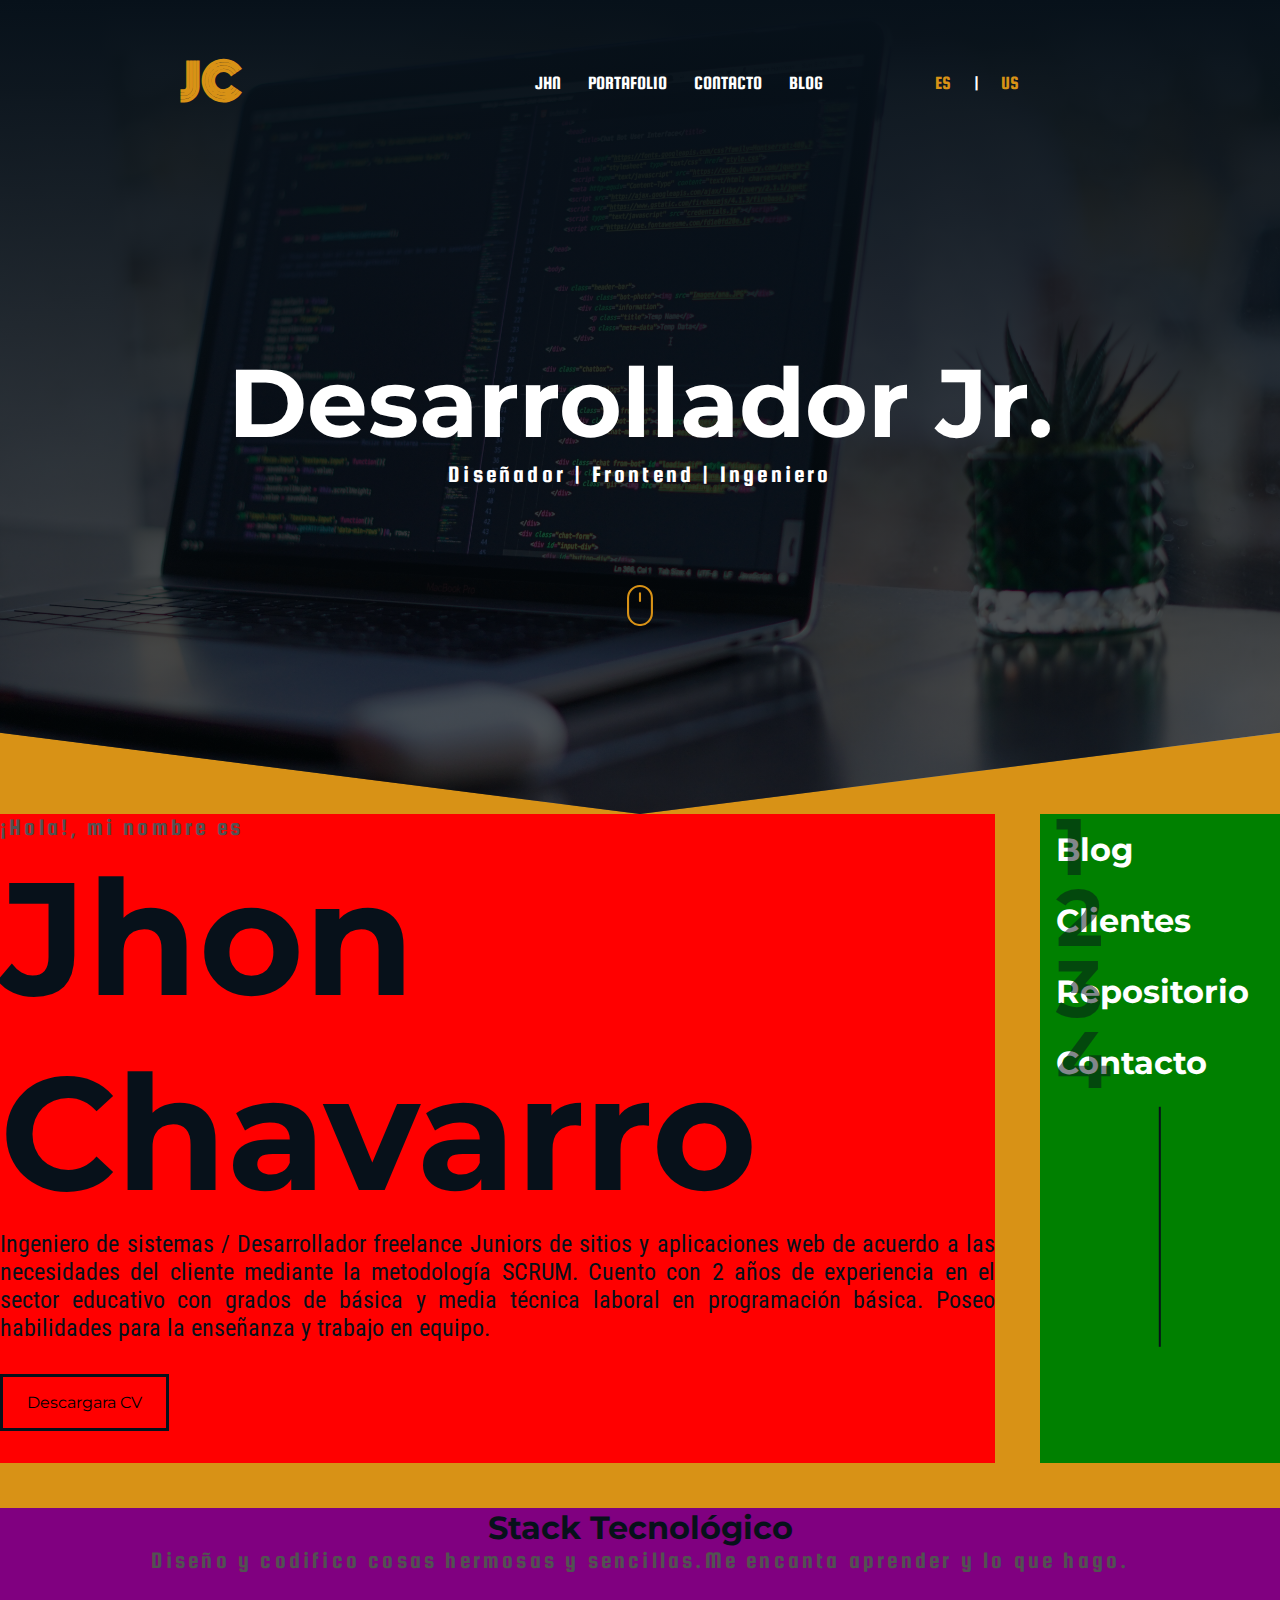
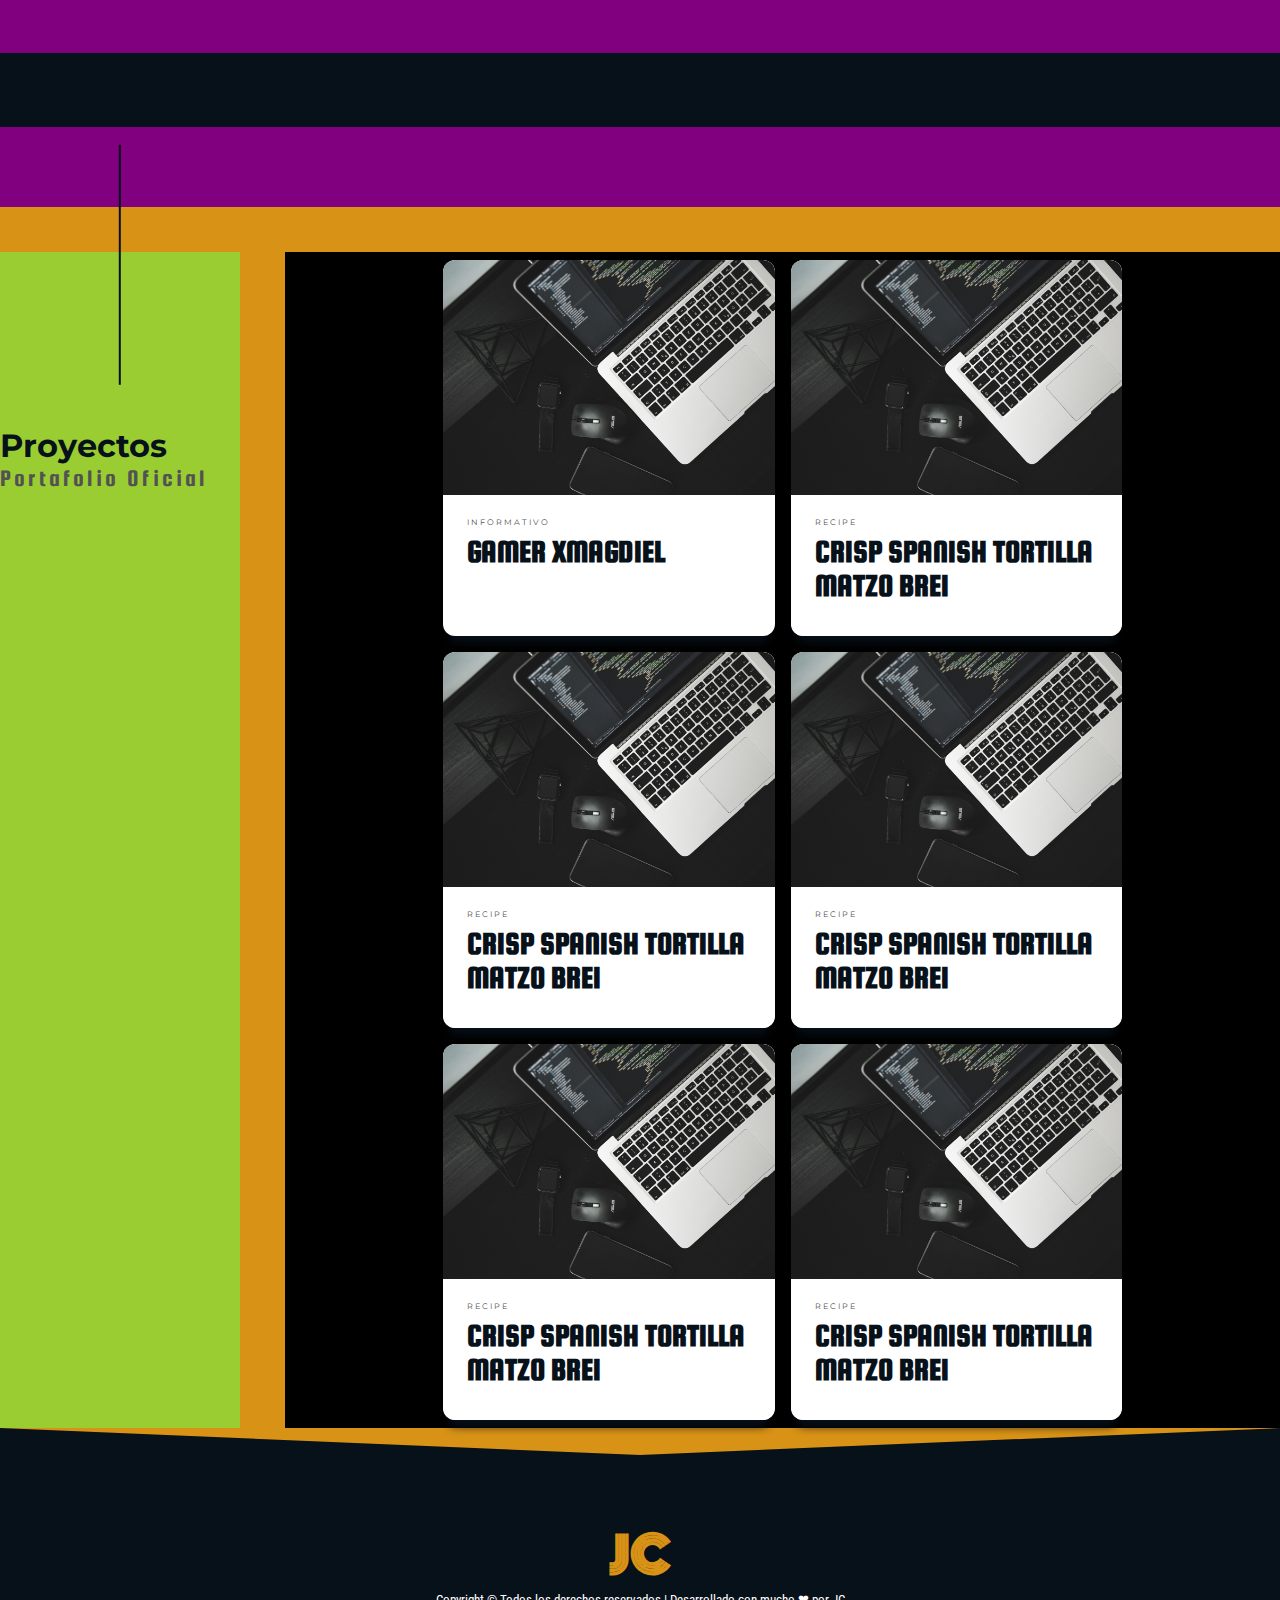
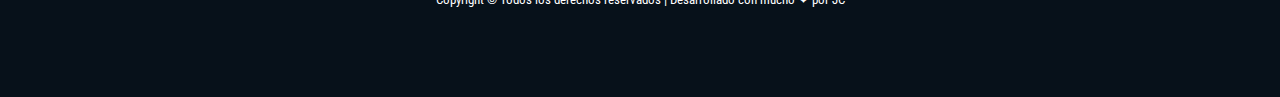
==== Index.html @ 84d9758e "UPdate grid MOVIL" ====
<!DOCTYPE html>
<html lang="es">

<head>
    <meta charset="UTF-8" />
    <link rel="shortcut icon" href="favicon.ico" type="image/x-icon">
    <meta http-equiv="X-UA-Compatible" content="IE=edge" />
    <meta name="viewport" content="width=device-width, initial-scale=1.0" />
    <!--Importaciones-->
    <!--Tipografía-->
    <link rel="preconnect" href="https://fonts.googleapis.com">
    <link rel="preconnect" href="https://fonts.gstatic.com" crossorigin>
    <link
        href="https://fonts.googleapis.com/css2?family=Monoton&family=Montserrat:wght@900&family=Roboto+Condensed:wght@300;400;700&family=Squada+One&family=Style+Script&display=swap"
        rel="stylesheet">
    <!--Iconografía-->
    <link rel="stylesheet" href="https://cdnjs.cloudflare.com/ajax/libs/font-awesome/6.1.1/css/all.min.css"
        integrity="sha512-KfkfwYDsLkIlwQp6LFnl8zNdLGxu9YAA1QvwINks4PhcElQSvqcyVLLD9aMhXd13uQjoXtEKNosOWaZqXgel0g=="
        crossorigin="anonymous" referrerpolicy="no-referrer" />

    <!--Estilos css globales-->
    <link rel="stylesheet" href="./css/styles.css">
    <title>Jhn | Portafolio Oficial 2022</title>
</head>

<body>
    <div class="wrapper">
        <!--Encabezado principal-->
        <header class="header">
            <div class="navbar">
                <div class="brand">
                    <h1 class="brand__logo">JC</h1>
                </div>
                <!--Menú de navegacion para version Escritorio-->
                <nav class="nav">
                    <ul class="nav__menu">
                        <li class="item"><a href="" class="item__link">Jhn</li></a>
                        <li class="item"><a href="#anclaIrProjects" class="item__link item__link--portafolio">Portafolio
                        </li></a>
                        <li class="item"><a href="" class="item__link item__link--contacto">Contacto</li></a>
                        <li class="item"><a href="" class="item__link">Blog</li></a>
                    </ul>
                    <ul class="nav__menu--extents">
                        <div data-lenguaje="es">
                            <li class="item"><a href="" class="item__link--extents" id="item__link--español">ES</li></a>
                        </div>
                        <span class="item__link">|</span>
                        <div data-lenguaje="us">
                            <li class="item"><a href="" class="item__link--extents" id="item__link--english">US</li></a>
                        </div>



                    </ul>
                    <!--Menú de navegacion para version Mobile-->
                    <ul class="nav-mobile">
                        <li class="item">
                            <a href="" class="item__link"><i class="fas fa-bars"></i></a>
                        </li>
                    </ul>
                </nav>
            </div>
            <div class="header-content">
                <h1 class="title header-content__title">Desarrollador Jr.</h1>
                <h2 class="subtitle header-content__subtitle">Diseñador | Frontend | Ingeniero</h2>
                <div class="follow">
                    <ul class="follow__menu">
                        <a href="https://www.linkedin.com/in/john-chavarro-urrea-9b9200129/" target="_blank"
                            class="menu__link"><i class="fa-brands fa-linkedin-in"></i></a>
                        <a href="https://www.instagram.com/sr.jhn/?hl=es-la" target="_blank" class="menu__link"><i
                                class="fab fa-instagram"></i></a>
                        <a href="https://co.pinterest.com/jhnprueba/_saved/" target="_blank" class="menu__link"><i
                                class="fa-brands fa-pinterest"></i></a>
                        <a href="" class="menu__link"><i class="fa-brands fa-whatsapp"></i></a>
                        <a href="https://github.com/Jevelopers" target="_blank" class="menu__link"><i
                                class="fa-brands fa-github"></i></a>
                    </ul>
                </div>
                <span class="scroll__icon"><svg width="26px" height="100%" viewBox="0 0 247 390" version="1.1"
                        xmlns="http://www.w3.org/2000/svg" xmlns:xlink="http://www.w3.org/1999/xlink"
                        style="fill-rule:evenodd;clip-rule:evenodd;stroke-linecap:round;stroke-linejoin:round;stroke-miterlimit:1.5;">
                        <path id="wheel" d="M123.359,79.775l0,72.843"
                            style="fill:none;stroke:#D89216;stroke-width:20px;"></path>
                        <path id="mouse"
                            d="M236.717,123.359c0,-62.565 -50.794,-113.359 -113.358,-113.359c-62.565,0 -113.359,50.794 -113.359,113.359l0,143.237c0,62.565 50.794,113.359 113.359,113.359c62.564,0 113.358,-50.794 113.358,-113.359l0,-143.237Z"
                            style="fill:none;stroke:#D89216;stroke-width:20px;"></path>
                    </svg></i></span>

            </div>
        </header>
        <!--Contenido principal-->
        <main class="main">
            <!--Seccion #1-->
            <div class="about">
                <h2 class="subtitle about__subtitle">¡Hola!, mi nombre es</h2>
                <h1 class="title about__title">Jhon Chavarro</h1>
                <p class="text about__text">Ingeniero de sistemas / Desarrollador freelance Juniors de sitios y
                    aplicaciones web de acuerdo a las necesidades del cliente mediante la metodología SCRUM. Cuento con
                    2 años de experiencia en el sector educativo con grados de básica y media técnica laboral en
                    programación básica. Poseo habilidades para la enseñanza y trabajo en equipo.</p>
                <a href="./doc/CV-Hoja de vida Jhn Chavarro.pdf" download>
                    <button class="button button__primary button__primary--descargar"> <i
                            class="fa-solid fa-cloud-arrow-down"></i> Descargara CV</button>
                </a>
            </div>
            <!--Seccion #2-->
            <div class="resumen">
                <div class="resumen__blog">
                    <h1 class="title resumen__title resumen__title--blog">Blog</h1>
                </div>
                <div class="resumen__client">
                    <h1 class="title resumen__title resumen__title--client">Clientes</h1>
                </div>
                <div class="resumen__repository">
                    <h1 class="title resumen__title resumen__title--repository">Repositorio</h1>
                </div>
                <div class="resumen__contact">
                    <h1 class="title resumen__title resumen__title--contact">Contacto</h1>
                </div>
            </div>
            <!--Seccion #3-->
            <div class="stack">
                <h1 class="title stack__title">Stack Tecnológico</h1>
                <h1 class="subtitle stack__subtitle">Diseño y codifico cosas hermosas y sencillas.Me encanta aprender y
                    lo que hago. </h1>
                <div class="technology">
                    <div class="technology__current">
                        <h2 class="subtitle technology-current__subtitle">Habilidades actuales</h2>
                        <ul class="menu__current">
                            <li class="current__item"><i class="fa-brands fa-html5"></i></li>
                            <li class="current__item"><i class="fa-brands fa-css3-alt"></i></li>
                            <li class="current__item"><i class="fa-brands fa-js"></i></li>
                            <li class="current__item"><i class="fa-brands fa-react"></i></li>
                            <li class="current__item"><i class="fa-brands fa-bootstrap"></i></li>
                            <li class="current__item"><i class="fa-brands fa-github"></i></li>
                            <li class="current__item"><i class="fa-brands fa-wordpress"></i></li>
                        </ul>
                    </div>
                    <div class="technology__coming">
                        <h2 class="subtitle technology-coming__subtitle">Próximas habilidades</h2>
                        <ul class="menu__coming ">
                            <li class="coming__item"><i class="fa-brands fa-less"></i></li>
                            <li class="coming__item"><i class="fa-brands fa-less"></i></li>
                            <li class="coming__item"><i class="fa-brands fa-less"></i></li>
                            <li class="coming__item"><i class="fa-brands fa-less"></i></li>
                        </ul>
                    </div>
                </div>
            </div>

            <!--Seccion #4-->

            <div class="project" id="anclaIrProjects">
                <h1 class="title project__title">Proyectos</h1>
                <h2 class="subtitle project__subtitle">Portafolio Oficial</h1>
            </div>
            <!--Seccion #5-->
            <div class="cards">
                <div class="card card__1">
                    <div class="card__info-hover">
                        <path fill="#000000"
                            d="M12.1,18.55L12,18.65L11.89,18.55C7.14,14.24 4,11.39 4,8.5C4,6.5 5.5,5 7.5,5C9.04,5 10.54,6 11.07,7.36H12.93C13.46,6 14.96,5 16.5,5C18.5,5 20,6.5 20,8.5C20,11.39 16.86,14.24 12.1,18.55M16.5,3C14.76,3 13.09,3.81 12,5.08C10.91,3.81 9.24,3 7.5,3C4.42,3 2,5.41 2,8.5C2,12.27 5.4,15.36 10.55,20.03L12,21.35L13.45,20.03C18.6,15.36 22,12.27 22,8.5C22,5.41 19.58,3 16.5,3Z" />
                        </svg>

                    </div>
                    <div class="card__img"></div>
                    <a href="#" class="card_link">
                        <div class="card__img--hover"></div>
                    </a>
                    <div class="card__info">
                        <span class="card__category">INFORMATIVO</span>
                        <h3 class="card__title">GAMER XMAGDIEL</h3>
                    </div>
                </div>
                <!--Card 2-->
                <div class="card card__2">
                    <div class="card__info-hover">
                        <path fill="#000000"
                            d="M12.1,18.55L12,18.65L11.89,18.55C7.14,14.24 4,11.39 4,8.5C4,6.5 5.5,5 7.5,5C9.04,5 10.54,6 11.07,7.36H12.93C13.46,6 14.96,5 16.5,5C18.5,5 20,6.5 20,8.5C20,11.39 16.86,14.24 12.1,18.55M16.5,3C14.76,3 13.09,3.81 12,5.08C10.91,3.81 9.24,3 7.5,3C4.42,3 2,5.41 2,8.5C2,12.27 5.4,15.36 10.55,20.03L12,21.35L13.45,20.03C18.6,15.36 22,12.27 22,8.5C22,5.41 19.58,3 16.5,3Z" />
                        </svg>
                    </div>
                    <div class="card__img"></div>
                    <a href="#" class="card_link">
                        <div class="card__img--hover"></div>
                    </a>
                    <div class="card__info">
                        <span class="card__category"> Recipe</span>
                        <h3 class="card__title">Crisp Spanish tortilla Matzo brei</h3>
                    </div>
                </div>
                <!--Card 3-->
                <div class="card card__3">
                    <div class="card__info-hover">
                        <path fill="#000000"
                            d="M12.1,18.55L12,18.65L11.89,18.55C7.14,14.24 4,11.39 4,8.5C4,6.5 5.5,5 7.5,5C9.04,5 10.54,6 11.07,7.36H12.93C13.46,6 14.96,5 16.5,5C18.5,5 20,6.5 20,8.5C20,11.39 16.86,14.24 12.1,18.55M16.5,3C14.76,3 13.09,3.81 12,5.08C10.91,3.81 9.24,3 7.5,3C4.42,3 2,5.41 2,8.5C2,12.27 5.4,15.36 10.55,20.03L12,21.35L13.45,20.03C18.6,15.36 22,12.27 22,8.5C22,5.41 19.58,3 16.5,3Z" />
                        </svg>
                    </div>
                    <div class="card__img"></div>
                    <a href="#" class="card_link">
                        <div class="card__img--hover"></div>
                    </a>
                    <div class="card__info">
                        <span class="card__category"> Recipe</span>
                        <h3 class="card__title">Crisp Spanish tortilla Matzo brei</h3>
                    </div>
                </div>
                <!--Card 4-->
                <div class="card card__3">
                    <div class="card__info-hover">
                        <path fill="#000000"
                            d="M12.1,18.55L12,18.65L11.89,18.55C7.14,14.24 4,11.39 4,8.5C4,6.5 5.5,5 7.5,5C9.04,5 10.54,6 11.07,7.36H12.93C13.46,6 14.96,5 16.5,5C18.5,5 20,6.5 20,8.5C20,11.39 16.86,14.24 12.1,18.55M16.5,3C14.76,3 13.09,3.81 12,5.08C10.91,3.81 9.24,3 7.5,3C4.42,3 2,5.41 2,8.5C2,12.27 5.4,15.36 10.55,20.03L12,21.35L13.45,20.03C18.6,15.36 22,12.27 22,8.5C22,5.41 19.58,3 16.5,3Z" />
                        </svg>
                    </div>
                    <div class="card__img"></div>
                    <a href="#" class="card_link">
                        <div class="card__img--hover"></div>
                    </a>
                    <div class="card__info">
                        <span class="card__category"> Recipe</span>
                        <h3 class="card__title">Crisp Spanish tortilla Matzo brei</h3>
                    </div>
                </div>
                <!--Card 5-->
                <div class="card card__3">
                    <div class="card__info-hover">
                        <path fill="#000000"
                            d="M12.1,18.55L12,18.65L11.89,18.55C7.14,14.24 4,11.39 4,8.5C4,6.5 5.5,5 7.5,5C9.04,5 10.54,6 11.07,7.36H12.93C13.46,6 14.96,5 16.5,5C18.5,5 20,6.5 20,8.5C20,11.39 16.86,14.24 12.1,18.55M16.5,3C14.76,3 13.09,3.81 12,5.08C10.91,3.81 9.24,3 7.5,3C4.42,3 2,5.41 2,8.5C2,12.27 5.4,15.36 10.55,20.03L12,21.35L13.45,20.03C18.6,15.36 22,12.27 22,8.5C22,5.41 19.58,3 16.5,3Z" />
                        </svg>
                    </div>
                    <div class="card__img"></div>
                    <a href="#" class="card_link">
                        <div class="card__img--hover"></div>
                    </a>
                    <div class="card__info">
                        <span class="card__category"> Recipe</span>
                        <h3 class="card__title">Crisp Spanish tortilla Matzo brei</h3>
                    </div>
                </div>
                <!--Card 3-->
                <div class="card card__3">
                    <div class="card__info-hover">
                        <path fill="#000000"
                            d="M12.1,18.55L12,18.65L11.89,18.55C7.14,14.24 4,11.39 4,8.5C4,6.5 5.5,5 7.5,5C9.04,5 10.54,6 11.07,7.36H12.93C13.46,6 14.96,5 16.5,5C18.5,5 20,6.5 20,8.5C20,11.39 16.86,14.24 12.1,18.55M16.5,3C14.76,3 13.09,3.81 12,5.08C10.91,3.81 9.24,3 7.5,3C4.42,3 2,5.41 2,8.5C2,12.27 5.4,15.36 10.55,20.03L12,21.35L13.45,20.03C18.6,15.36 22,12.27 22,8.5C22,5.41 19.58,3 16.5,3Z" />
                        </svg>
                    </div>
                    <div class="card__img"></div>
                    <a href="#" class="card_link">
                        <div class="card__img--hover"></div>
                    </a>
                    <div class="card__info">
                        <span class="card__category"> Recipe</span>
                        <h3 class="card__title">Crisp Spanish tortilla Matzo brei</h3>
                    </div>
                </div>
            </div>


        </main>
        <!--Footer__Contenido principal-->
        <div class="footer">
            <div class="brand">
                <h1 class="brand__logo">JC</h1>
            </div>
            <p class=" text footer__text">Copyright © Todos los derechos reservados | Desarrollado con mucho ❤ por JC
            </p>
        </div>
        <script src="./js/meScrip.js"></script>
    </div>
</body>

</html>
---- css/styles.css ----
/*
  Official portfolio design by Jhn
	systech.co | @Jevelopers
*/

* {
  margin: 0;
  padding: 0;
  box-sizing: border-box;
}

:root {
  /* Jerarquia tipográfica*/
  --font-primary: 'Squada One', cursive;
  --font-secondary: 'Montserrat', sans-serif;
  --font-accent: 'Style Script', cursive;
  --font-text: 'Roboto Condensed', sans-serif;
  --font-logo: 'Monoton', cursive;
  /* Paleta de colores*/
  --color-primary: #07111a;
  --color-secondary: #525252;
  --color-text: #fff;
  --color-accent: #D89216;
}

html {
  scroll-behavior: smooth;
}

body {
  background: var(--color-accent);
}

/**
* *Encabezado principal 
*/
.header {
  background: fixed no-repeat center;
  background-image: linear-gradient(#07111a, rgba(0, 0, 0, 0.6)), url('../asset/BackgroundSection3.jpg');
  background-size: cover;
  clip-path: polygon(0 0, 100% 0%, 100% 90%, 50% 100%, 0 90%);
}

.navbar {
  display: flex;
  justify-content: space-between;
  align-items: center;
  padding: 5vh 20vh;
}

.brand__logo {
  font-family: var(--font-logo);
  font-size: 3em;
  color: var(--color-accent);
}

.brand__logo:hover {
  cursor: pointer;
  transform: scale(1.1);
}

/**
** Menú de navegación 
*/
.nav {
  display: flex;
  align-items: center;
  justify-content: space-around;
}

.nav__menu,
.nav__menu--extents {
  display: flex;
  align-items: center;
  margin: 0 5vh;
}

.item {
  list-style: none;
}

.item__link,
.item__link--extents {
  text-decoration: none;
}

.item__link {
  font-family: var(--font-primary);
  font-size: 1.2em;
  color: var(--color-text);
  text-transform: uppercase;
  margin: 0 1.5vh;
}

.item__link:hover {
  color: var(--color-accent);
}

.item__link--extents {
  font-family: var(--font-primary);
  font-size: 1.2em;
  margin: 0 1vh;
  color: var(--color-accent);
}

.item__link--extents:hover {
  color: var(--color-text);
}

.nav-mobile {
  display: flex;
  align-items: center;
  visibility: collapse;
}

/**
** Contenido principal del encabezado.
*/
.header-content {
  display: flex;
  flex-direction: column;
  align-items: center;
  justify-content: center;
  padding: 20vh;
  position: relative;
}

.title {
  font-family: var(--font-secondary);
}

.subtitle {
  font-family: var(--font-primary);
  letter-spacing: .2rem;
  font-weight: 100;
}

.text {
  font-family: var(--font-text);
}

.header-content__title {
  font-size: 6rem;
  font-weight: bold;
  color: var(--color-text);
}

.header-content__subtitle {
  color: var(--color-text);
  text-align: center;
}

.follow {
  margin-top: 1rem;
}

.menu__link {
  color: var(--color-secondary);
  font-size: 2em;
  margin-right: 4vh;
}

.menu__link:hover {
  color: var(--color-accent);
}

.scroll__icon {
  margin-top: 5vh;
  color: var(--color-accent);
  font-size: 2em;
  animation-name: animation;
  animation-duration: 2s;
  animation-iteration-count: infinite;
  animation-direction: alternate-reverse;
}

/* *Animacion de scroll__icon */
@keyframes animation {
  from {
    transform: translateY(50%);
  }

  to {
    transform: translateY(0);
  }
}

/**
** Cuerpo del sitio | Grid main
*/
.main {
  display: grid;
  grid-template-columns: repeat(auto-fill, minmax(min-content, max-content));
  grid-template-rows: repeat(auto-fill, minmax(min-content, max-content));
  gap: 5vh;
  position: relative;
}

/**
** Seccion del sitio | Grid about
*/
.about {
  grid-column: 1 / 4;
  grid-row: 1 / 2;
  align-items: center;
  justify-content: center;
  background: red;
}

.about__title {
  color: var(--color-primary);
  font-size: 10rem;
}

.about__subtitle {
  color: var(--color-secondary);
  font-size: 1.5rem;
}

.about__text {
  font-size: 1.5rem;
  color: var(--color-primary);
  text-align: justify;
}

.button {
  padding: 1rem 1.5rem;
  margin: 2rem 0;
  border: none;
  font-family: var(--font-secondary);
  font-size: 1rem;
}

.button__primary {
  background: transparent;
  border: .2rem solid var(--color-primary);
}

.button__primary:hover {
  cursor: pointer;
  background: var(--color-primary);
  color: var(--color-text);
}

/**
** Seccion del sitio | Grid resumen
*/
.resumen {
  grid-column: 4 / 5;
  grid-row: 1 / 2;
  background: green;
}

.resumen__title {
  color: var(--color-text);
  padding: 1rem;
  position: relative;
}

.resumen__title::before {
  display: inline-block;
  color: var(--color-primary);
  opacity: 50%;
  font-size: 5rem;
  position: absolute;
  top: -1rem;
}

.resumen__title--blog::before {
  content: '1';
}

.resumen__title--client::before {
  content: '2';
}

.resumen__title--repository::before {
  content: '3';
}

.resumen__title--contact::before {
  content: '4';
}

.resumen__title:hover {
  cursor: pointer;
  color: var(--color-primary);
}

.resumen__contact::after {
  content: '';
  display: inline-flex;
  background: var(--color-primary);
  width: 15rem;
  height: .1rem;
  transform: rotate(90deg);
  margin-top: 8rem;
}

/**
** Seccion del sitio | Grid stack tecnológico
*/
.stack {
  grid-column: 1 / 5;
  grid-row: 2 / 3;
  background: purple;
  text-align: center;
}

.stack__title {
  color: var(--color-primary);
}

.stack__subtitle {
  color: var(--color-secondary);
  font-size: 1.5rem;
}

.technology {
  display: flex;
  flex-wrap: wrap;
  justify-content: center;
  margin: 5rem 0;
  background: #07111a;
}

.technology-current__subtitle,
.technology-coming__subtitle {
  color: var(--color-primary);
}

.menu__current,
.menu__coming {
  display: flex;
  margin: 1rem 2rem;
  align-items: center;
}

.current__item,
.coming__item,
.coming__item--title {
  list-style: none;
}

.current__item,
.coming__item {
  font-size: 3rem;
  color: var(--color-secondary);
  margin: .5rem;
}

.current__item:hover {
  transition: all 1s ease-out;
  color: var(--color-text);
}

.coming__item:hover {
  transition: all 1s ease-out;
  color: var(--color-text);
}



/**
** Seccion del sitio | Grid proyectos
*/
.project {
  grid-column: 1 / 2;
  grid-row: 3 / 5;
  background: yellowgreen;
}

.project::before {
  content: '';
  display: inline-flex;
  background: var(--color-primary);
  width: 15rem;
  height: .1rem;
  transform: rotate(90deg);
  margin-bottom: 10rem;
}

.project__title {
  color: var(--color-primary);
}

.project__subtitle {
  color: var(--color-secondary);
}

/**
** Contenido de seccion proyecyos | Cards proyectos
*/
.cards {
  grid-column: 2 / 5;
  grid-row: 3 / 5;
  display: flex;
  flex-wrap: wrap;
  background: black;
  justify-content: center;
}

.card__1 .card__img,
.card__1 .card__img--hover {
  background-image: url('../asset/BackgroundSection5.jpg');
}

.card__2 .card__img,
.card__2 .card__img--hover {
  background-image: url('../asset/BackgroundSection5.jpg');
}

.card__3 .card__img,
.card__3 .card__img--hover {
  background-image: url('../asset/BackgroundSection5.jpg');
}

.card__img {
  visibility: hidden;
  background-size: cover;
  background-position: center;
  background-repeat: no-repeat;
  width: 100%;
  height: 235px;
  border-top-left-radius: 12px;
  border-top-right-radius: 12px;
}

.card__info-hover {
  position: absolute;
  padding: 16px;
  width: 100%;
  opacity: 0;
  top: 0;
}

.card__img--hover {
  transition: 0.2s all ease-out;
  background-size: cover;
  background-position: center;
  background-repeat: no-repeat;
  width: 100%;
  position: absolute;
  height: 235px;
  border-top-left-radius: 12px;
  border-top-right-radius: 12px;
  top: 0;
}

.card {
  width: 33.3%;
  background-color: var(--color-text);
  position: relative;
  border-radius: 12px;
  transition: all .4s cubic-bezier(0.175, 0.885, 0, 1);
  overflow: hidden;
  box-shadow: 0px 13px 10px -7px var(--color-primary);
  margin: .5rem;
}

.card__info {
  z-index: 2;
  background-color: var(--color-text);
  border-bottom-left-radius: 12px;
  border-bottom-right-radius: 12px;
  padding: 16px 24px 24px 24px;
}

.card__category {
  font-family: var(--font-secondary);
  color: var(--color-secondary);
  text-transform: uppercase;
  font-size: .5rem;
  letter-spacing: 2px;
}

.card__title {
  margin-top: 5px;
  margin-bottom: 10px;
  font-family: var(--font-primary);
  font-size: 2rem;
  color: var(--color-primary);
  text-transform: uppercase;
}

.card:hover .card__img--hover {
  height: 100%;
  opacity: 0.3;
}

.card:hover .card__info {
  background-color: transparent;
  position: relative;
}

.card:hover .card__info-hover {
  opacity: 1;
}


/**
** Pie de página del sitio
*/
.footer {
  text-align: center;
  padding: 10vh;
  background: var(--color-primary);
  clip-path: polygon(50% 10%, 100% 0%, 100% 100%, 0 100%, 0 0);
}

.footer__text {
  color: var(--color-text);
  font-family: var(--font-text);
  font-size: .8rem;
}

/**
** Sitio responsive | Media query
*/
@media screen and (min-width: 300px) and (max-width: 720px) {
  .navbar {
    padding: 5vh 10vh;
  }

  .nav__menu {
    display: none;
  }

  .nav-mobile {
    visibility: visible;
  }

  .header-content {
    padding: 20vh 10vh;
  }

  .header-content__title {
    font-size: 2rem;
  }

  .header-content__subtitle {
    font-size: 1rem;
    font-weight: 100;
  }

  .menu__link {
    font-size: 1.5em;
  }

  /**
** Main__Contenido principal
*/
  .main {
    margin: 2rem;
  }

  .about {
    grid-column: 1 / 5;
  }

  .about__title {
    font-size: 5rem;
  }

  .button {
    width: 100%;
  }

  .resumen {
    display: none;
  }

  .project {
    grid-column: 1 / 5;
    grid-row: 3 / 4;
  }

  .cards {
    grid-column: 1 / 5 ;
    grid-row: 4 / 5 ;
  }
}
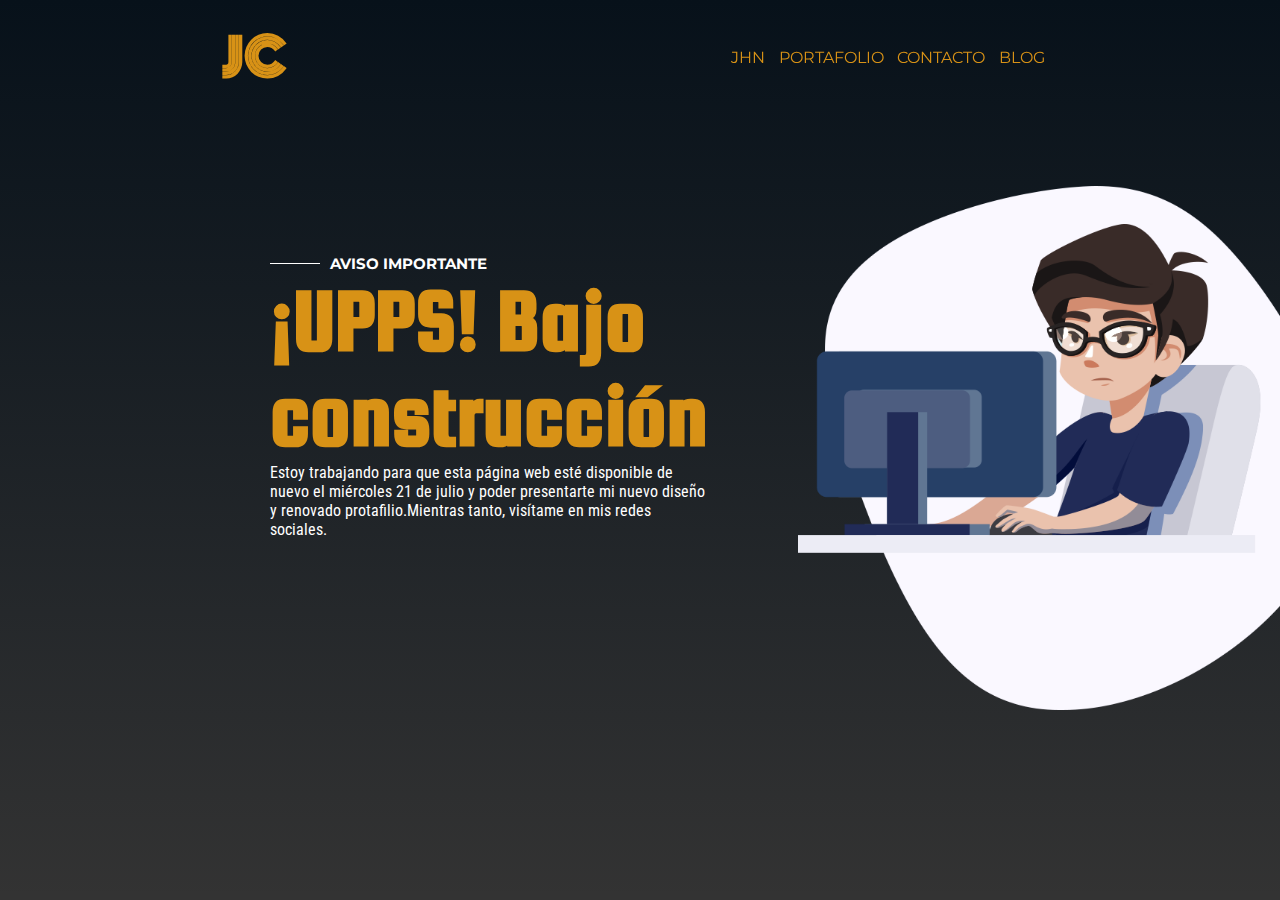
==== commit 5ad9d3dd: "Actializacion-encabezado" ====
--- a/Index.html
+++ b/Index.html
@@ -25,247 +25,57 @@
 
 <body>
     <div class="wrapper">
-        <!--Encabezado principal-->
         <header class="header">
-            <div class="navbar">
-                <div class="brand">
-                    <h1 class="brand__logo">JC</h1>
+            <div class="brand">
+                <a href="Index.html" class="brand__link"><h1 class="brand__logo">JC</h1></a>
+            </div>
+            <!--Menú de navegacion para version Escritorio-->
+            <nav class="navbar">
+                <div class="btn-toggle__close">
+                    <i class="fa-solid fa-xmark"></i>
                 </div>
-                <!--Menú de navegacion para version Escritorio-->
-                <nav class="nav">
-                    <ul class="nav__menu">
-                        <li class="item"><a href="" class="item__link">Jhn</li></a>
-                        <li class="item"><a href="#anclaIrProjects" class="item__link item__link--portafolio">Portafolio
-                        </li></a>
-                        <li class="item"><a href="" class="item__link item__link--contacto">Contacto</li></a>
-                        <li class="item"><a href="" class="item__link">Blog</li></a>
-                    </ul>
-                    <ul class="nav__menu--extents">
-                        <div data-lenguaje="es">
-                            <li class="item"><a href="" class="item__link--extents" id="item__link--español">ES</li></a>
-                        </div>
-                        <span class="item__link">|</span>
-                        <div data-lenguaje="us">
-                            <li class="item"><a href="" class="item__link--extents" id="item__link--english">US</li></a>
-                        </div>
+                <ul class="nav__menu">
+                    <li class="item"><a href="" class="item__link">Jhn</li></a>
+                    <li class="item"><a href="#anclaIrProjects" class="item__link">Portafolio
+                    </li></a>
+                    <li class="item"><a href="" class="item__link">Contacto</li></a>
+                    <li class="item"><a href="" class="item__link">Blog</li></a>
+                </ul>
+                
+            </nav>
+            <div class="btn-toggle__menu">
+                <i class="fa-solid fa-bars"></i>
+            </div>
 
-
-
-                    </ul>
-                    <!--Menú de navegacion para version Mobile-->
-                    <ul class="nav-mobile">
-                        <li class="item">
-                            <a href="" class="item__link"><i class="fas fa-bars"></i></a>
-                        </li>
-                    </ul>
-                </nav>
-            </div>
-            <div class="header-content">
-                <h1 class="title header-content__title">Desarrollador Jr.</h1>
-                <h2 class="subtitle header-content__subtitle">Diseñador | Frontend | Ingeniero</h2>
-                <div class="follow">
-                    <ul class="follow__menu">
-                        <a href="https://www.linkedin.com/in/john-chavarro-urrea-9b9200129/" target="_blank"
-                            class="menu__link"><i class="fa-brands fa-linkedin-in"></i></a>
-                        <a href="https://www.instagram.com/sr.jhn/?hl=es-la" target="_blank" class="menu__link"><i
-                                class="fab fa-instagram"></i></a>
-                        <a href="https://co.pinterest.com/jhnprueba/_saved/" target="_blank" class="menu__link"><i
-                                class="fa-brands fa-pinterest"></i></a>
-                        <a href="" class="menu__link"><i class="fa-brands fa-whatsapp"></i></a>
-                        <a href="https://github.com/Jevelopers" target="_blank" class="menu__link"><i
-                                class="fa-brands fa-github"></i></a>
-                    </ul>
-                </div>
-                <span class="scroll__icon"><svg width="26px" height="100%" viewBox="0 0 247 390" version="1.1"
-                        xmlns="http://www.w3.org/2000/svg" xmlns:xlink="http://www.w3.org/1999/xlink"
-                        style="fill-rule:evenodd;clip-rule:evenodd;stroke-linecap:round;stroke-linejoin:round;stroke-miterlimit:1.5;">
-                        <path id="wheel" d="M123.359,79.775l0,72.843"
-                            style="fill:none;stroke:#D89216;stroke-width:20px;"></path>
-                        <path id="mouse"
-                            d="M236.717,123.359c0,-62.565 -50.794,-113.359 -113.358,-113.359c-62.565,0 -113.359,50.794 -113.359,113.359l0,143.237c0,62.565 50.794,113.359 113.359,113.359c62.564,0 113.358,-50.794 113.358,-113.359l0,-143.237Z"
-                            style="fill:none;stroke:#D89216;stroke-width:20px;"></path>
-                    </svg></i></span>
-
-            </div>
         </header>
-        <!--Contenido principal-->
-        <main class="main">
-            <!--Seccion #1-->
-            <div class="about">
-                <h2 class="subtitle about__subtitle">¡Hola!, mi nombre es</h2>
-                <h1 class="title about__title">Jhon Chavarro</h1>
-                <p class="text about__text">Ingeniero de sistemas / Desarrollador freelance Juniors de sitios y
-                    aplicaciones web de acuerdo a las necesidades del cliente mediante la metodología SCRUM. Cuento con
-                    2 años de experiencia en el sector educativo con grados de básica y media técnica laboral en
-                    programación básica. Poseo habilidades para la enseñanza y trabajo en equipo.</p>
-                <a href="./doc/CV-Hoja de vida Jhn Chavarro.pdf" download>
-                    <button class="button button__primary button__primary--descargar"> <i
-                            class="fa-solid fa-cloud-arrow-down"></i> Descargara CV</button>
-                </a>
-            </div>
-            <!--Seccion #2-->
-            <div class="resumen">
-                <div class="resumen__blog">
-                    <h1 class="title resumen__title resumen__title--blog">Blog</h1>
-                </div>
-                <div class="resumen__client">
-                    <h1 class="title resumen__title resumen__title--client">Clientes</h1>
-                </div>
-                <div class="resumen__repository">
-                    <h1 class="title resumen__title resumen__title--repository">Repositorio</h1>
-                </div>
-                <div class="resumen__contact">
-                    <h1 class="title resumen__title resumen__title--contact">Contacto</h1>
+        <!--Contenido del encabezado HEADER-->
+        <div class="header-content">
+            <div class="header-content__header">
+                <h2 class="content__subtitle subtitle">AVISO IMPORTANTE</h2>
+                <h1 class="content__title title">¡UPPS!<span class="content-header__accent title"> Bajo construcción</span></h1>
+                <p class="content__text text">Estoy trabajando para que esta página web esté disponible de nuevo el miércoles 21 de julio y poder presentarte mi nuevo diseño y renovado protafilio.Mientras tanto, visítame en mis redes sociales.</p>
+                <div class="button">
+                    <div class="button__social">
+                        <a href="https://web.facebook.com/DesarrolloSYSTECH/?ref=pages_you_manage" target="_blank"><button class="button-social__item"><i class="fa-brands fa-facebook-f"></i></button></a>
+            
+                        <a href=""><button class="button-social__item"><i class="fa-brands fa-instagram"></i></button></a>
+            
+                        <a href=""><button class="button-social__item"><i class="fa-brands fa-whatsapp"></i></button></a>
+            
+                        <a href=""><button class="button-social__item"><i class="fa-solid fa-at"></i></button></a>
+                    </div>
+                    <div class="button__ghost"></div>
                 </div>
             </div>
-            <!--Seccion #3-->
-            <div class="stack">
-                <h1 class="title stack__title">Stack Tecnológico</h1>
-                <h1 class="subtitle stack__subtitle">Diseño y codifico cosas hermosas y sencillas.Me encanta aprender y
-                    lo que hago. </h1>
-                <div class="technology">
-                    <div class="technology__current">
-                        <h2 class="subtitle technology-current__subtitle">Habilidades actuales</h2>
-                        <ul class="menu__current">
-                            <li class="current__item"><i class="fa-brands fa-html5"></i></li>
-                            <li class="current__item"><i class="fa-brands fa-css3-alt"></i></li>
-                            <li class="current__item"><i class="fa-brands fa-js"></i></li>
-                            <li class="current__item"><i class="fa-brands fa-react"></i></li>
-                            <li class="current__item"><i class="fa-brands fa-bootstrap"></i></li>
-                            <li class="current__item"><i class="fa-brands fa-github"></i></li>
-                            <li class="current__item"><i class="fa-brands fa-wordpress"></i></li>
-                        </ul>
-                    </div>
-                    <div class="technology__coming">
-                        <h2 class="subtitle technology-coming__subtitle">Próximas habilidades</h2>
-                        <ul class="menu__coming ">
-                            <li class="coming__item"><i class="fa-brands fa-less"></i></li>
-                            <li class="coming__item"><i class="fa-brands fa-less"></i></li>
-                            <li class="coming__item"><i class="fa-brands fa-less"></i></li>
-                            <li class="coming__item"><i class="fa-brands fa-less"></i></li>
-                        </ul>
-                    </div>
-                </div>
+            <div class="header-content__image">
+                <img src="./asset/ElementGrafico3.webp" alt="" class="image__responsive" srcset="">
             </div>
-
-            <!--Seccion #4-->
-
-            <div class="project" id="anclaIrProjects">
-                <h1 class="title project__title">Proyectos</h1>
-                <h2 class="subtitle project__subtitle">Portafolio Oficial</h1>
-            </div>
-            <!--Seccion #5-->
-            <div class="cards">
-                <div class="card card__1">
-                    <div class="card__info-hover">
-                        <path fill="#000000"
-                            d="M12.1,18.55L12,18.65L11.89,18.55C7.14,14.24 4,11.39 4,8.5C4,6.5 5.5,5 7.5,5C9.04,5 10.54,6 11.07,7.36H12.93C13.46,6 14.96,5 16.5,5C18.5,5 20,6.5 20,8.5C20,11.39 16.86,14.24 12.1,18.55M16.5,3C14.76,3 13.09,3.81 12,5.08C10.91,3.81 9.24,3 7.5,3C4.42,3 2,5.41 2,8.5C2,12.27 5.4,15.36 10.55,20.03L12,21.35L13.45,20.03C18.6,15.36 22,12.27 22,8.5C22,5.41 19.58,3 16.5,3Z" />
-                        </svg>
-
-                    </div>
-                    <div class="card__img"></div>
-                    <a href="#" class="card_link">
-                        <div class="card__img--hover"></div>
-                    </a>
-                    <div class="card__info">
-                        <span class="card__category">INFORMATIVO</span>
-                        <h3 class="card__title">GAMER XMAGDIEL</h3>
-                    </div>
-                </div>
-                <!--Card 2-->
-                <div class="card card__2">
-                    <div class="card__info-hover">
-                        <path fill="#000000"
-                            d="M12.1,18.55L12,18.65L11.89,18.55C7.14,14.24 4,11.39 4,8.5C4,6.5 5.5,5 7.5,5C9.04,5 10.54,6 11.07,7.36H12.93C13.46,6 14.96,5 16.5,5C18.5,5 20,6.5 20,8.5C20,11.39 16.86,14.24 12.1,18.55M16.5,3C14.76,3 13.09,3.81 12,5.08C10.91,3.81 9.24,3 7.5,3C4.42,3 2,5.41 2,8.5C2,12.27 5.4,15.36 10.55,20.03L12,21.35L13.45,20.03C18.6,15.36 22,12.27 22,8.5C22,5.41 19.58,3 16.5,3Z" />
-                        </svg>
-                    </div>
-                    <div class="card__img"></div>
-                    <a href="#" class="card_link">
-                        <div class="card__img--hover"></div>
-                    </a>
-                    <div class="card__info">
-                        <span class="card__category"> Recipe</span>
-                        <h3 class="card__title">Crisp Spanish tortilla Matzo brei</h3>
-                    </div>
-                </div>
-                <!--Card 3-->
-                <div class="card card__3">
-                    <div class="card__info-hover">
-                        <path fill="#000000"
-                            d="M12.1,18.55L12,18.65L11.89,18.55C7.14,14.24 4,11.39 4,8.5C4,6.5 5.5,5 7.5,5C9.04,5 10.54,6 11.07,7.36H12.93C13.46,6 14.96,5 16.5,5C18.5,5 20,6.5 20,8.5C20,11.39 16.86,14.24 12.1,18.55M16.5,3C14.76,3 13.09,3.81 12,5.08C10.91,3.81 9.24,3 7.5,3C4.42,3 2,5.41 2,8.5C2,12.27 5.4,15.36 10.55,20.03L12,21.35L13.45,20.03C18.6,15.36 22,12.27 22,8.5C22,5.41 19.58,3 16.5,3Z" />
-                        </svg>
-                    </div>
-                    <div class="card__img"></div>
-                    <a href="#" class="card_link">
-                        <div class="card__img--hover"></div>
-                    </a>
-                    <div class="card__info">
-                        <span class="card__category"> Recipe</span>
-                        <h3 class="card__title">Crisp Spanish tortilla Matzo brei</h3>
-                    </div>
-                </div>
-                <!--Card 4-->
-                <div class="card card__3">
-                    <div class="card__info-hover">
-                        <path fill="#000000"
-                            d="M12.1,18.55L12,18.65L11.89,18.55C7.14,14.24 4,11.39 4,8.5C4,6.5 5.5,5 7.5,5C9.04,5 10.54,6 11.07,7.36H12.93C13.46,6 14.96,5 16.5,5C18.5,5 20,6.5 20,8.5C20,11.39 16.86,14.24 12.1,18.55M16.5,3C14.76,3 13.09,3.81 12,5.08C10.91,3.81 9.24,3 7.5,3C4.42,3 2,5.41 2,8.5C2,12.27 5.4,15.36 10.55,20.03L12,21.35L13.45,20.03C18.6,15.36 22,12.27 22,8.5C22,5.41 19.58,3 16.5,3Z" />
-                        </svg>
-                    </div>
-                    <div class="card__img"></div>
-                    <a href="#" class="card_link">
-                        <div class="card__img--hover"></div>
-                    </a>
-                    <div class="card__info">
-                        <span class="card__category"> Recipe</span>
-                        <h3 class="card__title">Crisp Spanish tortilla Matzo brei</h3>
-                    </div>
-                </div>
-                <!--Card 5-->
-                <div class="card card__3">
-                    <div class="card__info-hover">
-                        <path fill="#000000"
-                            d="M12.1,18.55L12,18.65L11.89,18.55C7.14,14.24 4,11.39 4,8.5C4,6.5 5.5,5 7.5,5C9.04,5 10.54,6 11.07,7.36H12.93C13.46,6 14.96,5 16.5,5C18.5,5 20,6.5 20,8.5C20,11.39 16.86,14.24 12.1,18.55M16.5,3C14.76,3 13.09,3.81 12,5.08C10.91,3.81 9.24,3 7.5,3C4.42,3 2,5.41 2,8.5C2,12.27 5.4,15.36 10.55,20.03L12,21.35L13.45,20.03C18.6,15.36 22,12.27 22,8.5C22,5.41 19.58,3 16.5,3Z" />
-                        </svg>
-                    </div>
-                    <div class="card__img"></div>
-                    <a href="#" class="card_link">
-                        <div class="card__img--hover"></div>
-                    </a>
-                    <div class="card__info">
-                        <span class="card__category"> Recipe</span>
-                        <h3 class="card__title">Crisp Spanish tortilla Matzo brei</h3>
-                    </div>
-                </div>
-                <!--Card 3-->
-                <div class="card card__3">
-                    <div class="card__info-hover">
-                        <path fill="#000000"
-                            d="M12.1,18.55L12,18.65L11.89,18.55C7.14,14.24 4,11.39 4,8.5C4,6.5 5.5,5 7.5,5C9.04,5 10.54,6 11.07,7.36H12.93C13.46,6 14.96,5 16.5,5C18.5,5 20,6.5 20,8.5C20,11.39 16.86,14.24 12.1,18.55M16.5,3C14.76,3 13.09,3.81 12,5.08C10.91,3.81 9.24,3 7.5,3C4.42,3 2,5.41 2,8.5C2,12.27 5.4,15.36 10.55,20.03L12,21.35L13.45,20.03C18.6,15.36 22,12.27 22,8.5C22,5.41 19.58,3 16.5,3Z" />
-                        </svg>
-                    </div>
-                    <div class="card__img"></div>
-                    <a href="#" class="card_link">
-                        <div class="card__img--hover"></div>
-                    </a>
-                    <div class="card__info">
-                        <span class="card__category"> Recipe</span>
-                        <h3 class="card__title">Crisp Spanish tortilla Matzo brei</h3>
-                    </div>
-                </div>
-            </div>
-
-
-        </main>
+        </div>
+        <!--Contenido principal-->
+        <main class="main"></main>
         <!--Footer__Contenido principal-->
-        <div class="footer">
-            <div class="brand">
-                <h1 class="brand__logo">JC</h1>
-            </div>
-            <p class=" text footer__text">Copyright © Todos los derechos reservados | Desarrollado con mucho ❤ por JC
-            </p>
-        </div>
-        <script src="./js/meScrip.js"></script>
-    </div>
+        <div class="footer"></div>
+        <script src="./js/header.js"></script>
 </body>
 
 </html>--- a/css/styles.css
+++ b/css/styles.css
@@ -27,556 +27,207 @@
   scroll-behavior: smooth;
 }
 
-body {
-  background: var(--color-accent);
+.wrapper {
+  width: 100%;
 }
 
 /**
 * *Encabezado principal 
 */
+
 .header {
-  background: fixed no-repeat center;
-  background-image: linear-gradient(#07111a, rgba(0, 0, 0, 0.6)), url('../asset/BackgroundSection3.jpg');
-  background-size: cover;
-  clip-path: polygon(0 0, 100% 0%, 100% 90%, 50% 100%, 0 90%);
-}
-
-.navbar {
-  display: flex;
-  justify-content: space-between;
-  align-items: center;
-  padding: 5vh 20vh;
+  position: fixed;
+  width: 100%;
+  z-index: 99;
+  transition: 0.6s;
+  display: flex;
+  align-items: center;
+  justify-content: space-around;
+  padding: 2vh 0;
+
+}
+
+
+.down {
+  background: var(--color-primary);
+}
+
+.brand__link {
+  text-decoration: none;
 }
 
 .brand__logo {
   font-family: var(--font-logo);
-  font-size: 3em;
-  color: var(--color-accent);
-}
-
-.brand__logo:hover {
-  cursor: pointer;
-  transform: scale(1.1);
-}
-
-/**
-** Menú de navegación 
-*/
-.nav {
+  font-size: 50px;
+  color: var(--color-accent);
+}
+
+.navbar {
+  position: relative;
   display: flex;
   align-items: center;
   justify-content: space-around;
 }
 
-.nav__menu,
-.nav__menu--extents {
-  display: flex;
-  align-items: center;
-  margin: 0 5vh;
+.nav__menu {
+  position: relative;
+  display: flex;
+  align-items: center;
+  justify-content: space-around;
 }
 
 .item {
   list-style: none;
 }
 
-.item__link,
-.item__link--extents {
+.item__link {
   text-decoration: none;
-}
-
-.item__link {
+  font-family: var(--font-secondary);
+  font-size: 1rem;
+  margin-right: 1.5vh;
+  color: var(--color-accent);
+  text-transform: uppercase;
+}
+
+.item__link:hover {
+  color: var(--color-text);
+}
+
+.btn-toggle__menu,
+.btn-toggle__close i {
+    color: var(--color-accent);
+    cursor: pointer;
+    display: none;
+}
+
+.header-content {
+  position: relative;
+  width: 100%;
+  background: no-repeat center;
+  background: linear-gradient(#07111a, rgba(0, 0, 0, 0.8)), url('../asset/BackgroundSection1.jpg');
+  background-size: cover;
+  min-height: 100vh;
+  display: flex;
+  align-items: center;
+  gap: 10vh;
+  padding: 0 30vh;
+  
+}
+
+.header-content__header{
+  display: flex;
+  flex-direction: column;
+}
+
+.image__responsive  {
+  width: 60vh;
+}
+
+.image__responsive:hover {
+  transform: scale(1.1);
+}
+
+
+.title {
   font-family: var(--font-primary);
-  font-size: 1.2em;
-  color: var(--color-text);
-  text-transform: uppercase;
-  margin: 0 1.5vh;
-}
-
-.item__link:hover {
-  color: var(--color-accent);
-}
-
-.item__link--extents {
-  font-family: var(--font-primary);
-  font-size: 1.2em;
-  margin: 0 1vh;
-  color: var(--color-accent);
-}
-
-.item__link--extents:hover {
-  color: var(--color-text);
-}
-
-.nav-mobile {
-  display: flex;
-  align-items: center;
-  visibility: collapse;
-}
-
-/**
-** Contenido principal del encabezado.
-*/
-.header-content {
-  display: flex;
-  flex-direction: column;
-  align-items: center;
-  justify-content: center;
-  padding: 20vh;
-  position: relative;
-}
-
-.title {
+  color: var(--color-accent);
+
+}
+
+.subtitle {
   font-family: var(--font-secondary);
-}
-
-.subtitle {
-  font-family: var(--font-primary);
-  letter-spacing: .2rem;
-  font-weight: 100;
+  color: var(--color-text);
+
+}
+
+.subtitle::before {
+  content: '';
+  display: inline-block;
+  background-color: var(--color-text);
+  width: 50px;
+  height: 1px;
+  margin: 5px 10px 5px 0;
 }
 
 .text {
   font-family: var(--font-text);
-}
-
-.header-content__title {
-  font-size: 6rem;
-  font-weight: bold;
-  color: var(--color-text);
-}
-
-.header-content__subtitle {
-  color: var(--color-text);
-  text-align: center;
-}
-
-.follow {
-  margin-top: 1rem;
-}
-
-.menu__link {
-  color: var(--color-secondary);
-  font-size: 2em;
-  margin-right: 4vh;
-}
-
-.menu__link:hover {
-  color: var(--color-accent);
-}
-
-.scroll__icon {
-  margin-top: 5vh;
-  color: var(--color-accent);
-  font-size: 2em;
-  animation-name: animation;
-  animation-duration: 2s;
-  animation-iteration-count: infinite;
-  animation-direction: alternate-reverse;
-}
-
-/* *Animacion de scroll__icon */
-@keyframes animation {
-  from {
-    transform: translateY(50%);
-  }
-
-  to {
-    transform: translateY(0);
-  }
-}
-
-/**
-** Cuerpo del sitio | Grid main
-*/
-.main {
-  display: grid;
-  grid-template-columns: repeat(auto-fill, minmax(min-content, max-content));
-  grid-template-rows: repeat(auto-fill, minmax(min-content, max-content));
-  gap: 5vh;
-  position: relative;
-}
-
-/**
-** Seccion del sitio | Grid about
-*/
-.about {
-  grid-column: 1 / 4;
-  grid-row: 1 / 2;
-  align-items: center;
-  justify-content: center;
-  background: red;
-}
-
-.about__title {
-  color: var(--color-primary);
-  font-size: 10rem;
-}
-
-.about__subtitle {
-  color: var(--color-secondary);
-  font-size: 1.5rem;
-}
-
-.about__text {
-  font-size: 1.5rem;
-  color: var(--color-primary);
-  text-align: justify;
-}
+  color: var(--color-text);
+}
+
+.content__subtitle {
+  font-size: 15px;
+}
+
+.content__title {
+  font-size: 90px;
+}
+
 
 .button {
-  padding: 1rem 1.5rem;
-  margin: 2rem 0;
+  margin: 5vh 0;
+}
+
+.button-social__item {
+  background-color: transparent;
+  color: var(--color-text);
+  font-size: 30px;
+  margin-right: 2vh;
   border: none;
-  font-family: var(--font-secondary);
-  font-size: 1rem;
-}
-
-.button__primary {
-  background: transparent;
-  border: .2rem solid var(--color-primary);
-}
-
-.button__primary:hover {
-  cursor: pointer;
-  background: var(--color-primary);
-  color: var(--color-text);
-}
-
-/**
-** Seccion del sitio | Grid resumen
-*/
-.resumen {
-  grid-column: 4 / 5;
-  grid-row: 1 / 2;
-  background: green;
-}
-
-.resumen__title {
-  color: var(--color-text);
-  padding: 1rem;
-  position: relative;
-}
-
-.resumen__title::before {
-  display: inline-block;
-  color: var(--color-primary);
-  opacity: 50%;
-  font-size: 5rem;
-  position: absolute;
-  top: -1rem;
-}
-
-.resumen__title--blog::before {
-  content: '1';
-}
-
-.resumen__title--client::before {
-  content: '2';
-}
-
-.resumen__title--repository::before {
-  content: '3';
-}
-
-.resumen__title--contact::before {
-  content: '4';
-}
-
-.resumen__title:hover {
-  cursor: pointer;
-  color: var(--color-primary);
-}
-
-.resumen__contact::after {
-  content: '';
-  display: inline-flex;
-  background: var(--color-primary);
-  width: 15rem;
-  height: .1rem;
-  transform: rotate(90deg);
-  margin-top: 8rem;
-}
-
-/**
-** Seccion del sitio | Grid stack tecnológico
-*/
-.stack {
-  grid-column: 1 / 5;
-  grid-row: 2 / 3;
-  background: purple;
-  text-align: center;
-}
-
-.stack__title {
-  color: var(--color-primary);
-}
-
-.stack__subtitle {
-  color: var(--color-secondary);
-  font-size: 1.5rem;
-}
-
-.technology {
-  display: flex;
-  flex-wrap: wrap;
-  justify-content: center;
-  margin: 5rem 0;
-  background: #07111a;
-}
-
-.technology-current__subtitle,
-.technology-coming__subtitle {
-  color: var(--color-primary);
-}
-
-.menu__current,
-.menu__coming {
-  display: flex;
-  margin: 1rem 2rem;
-  align-items: center;
-}
-
-.current__item,
-.coming__item,
-.coming__item--title {
-  list-style: none;
-}
-
-.current__item,
-.coming__item {
-  font-size: 3rem;
-  color: var(--color-secondary);
-  margin: .5rem;
-}
-
-.current__item:hover {
-  transition: all 1s ease-out;
-  color: var(--color-text);
-}
-
-.coming__item:hover {
-  transition: all 1s ease-out;
-  color: var(--color-text);
-}
-
-
-
-/**
-** Seccion del sitio | Grid proyectos
-*/
-.project {
-  grid-column: 1 / 2;
-  grid-row: 3 / 5;
-  background: yellowgreen;
-}
-
-.project::before {
-  content: '';
-  display: inline-flex;
-  background: var(--color-primary);
-  width: 15rem;
-  height: .1rem;
-  transform: rotate(90deg);
-  margin-bottom: 10rem;
-}
-
-.project__title {
-  color: var(--color-primary);
-}
-
-.project__subtitle {
-  color: var(--color-secondary);
-}
-
-/**
-** Contenido de seccion proyecyos | Cards proyectos
-*/
-.cards {
-  grid-column: 2 / 5;
-  grid-row: 3 / 5;
-  display: flex;
-  flex-wrap: wrap;
-  background: black;
-  justify-content: center;
-}
-
-.card__1 .card__img,
-.card__1 .card__img--hover {
-  background-image: url('../asset/BackgroundSection5.jpg');
-}
-
-.card__2 .card__img,
-.card__2 .card__img--hover {
-  background-image: url('../asset/BackgroundSection5.jpg');
-}
-
-.card__3 .card__img,
-.card__3 .card__img--hover {
-  background-image: url('../asset/BackgroundSection5.jpg');
-}
-
-.card__img {
-  visibility: hidden;
-  background-size: cover;
-  background-position: center;
-  background-repeat: no-repeat;
-  width: 100%;
-  height: 235px;
-  border-top-left-radius: 12px;
-  border-top-right-radius: 12px;
-}
-
-.card__info-hover {
-  position: absolute;
-  padding: 16px;
-  width: 100%;
-  opacity: 0;
-  top: 0;
-}
-
-.card__img--hover {
-  transition: 0.2s all ease-out;
-  background-size: cover;
-  background-position: center;
-  background-repeat: no-repeat;
-  width: 100%;
-  position: absolute;
-  height: 235px;
-  border-top-left-radius: 12px;
-  border-top-right-radius: 12px;
-  top: 0;
-}
-
-.card {
-  width: 33.3%;
-  background-color: var(--color-text);
-  position: relative;
-  border-radius: 12px;
-  transition: all .4s cubic-bezier(0.175, 0.885, 0, 1);
-  overflow: hidden;
-  box-shadow: 0px 13px 10px -7px var(--color-primary);
-  margin: .5rem;
-}
-
-.card__info {
-  z-index: 2;
-  background-color: var(--color-text);
-  border-bottom-left-radius: 12px;
-  border-bottom-right-radius: 12px;
-  padding: 16px 24px 24px 24px;
-}
-
-.card__category {
-  font-family: var(--font-secondary);
-  color: var(--color-secondary);
-  text-transform: uppercase;
-  font-size: .5rem;
-  letter-spacing: 2px;
-}
-
-.card__title {
-  margin-top: 5px;
-  margin-bottom: 10px;
-  font-family: var(--font-primary);
-  font-size: 2rem;
-  color: var(--color-primary);
-  text-transform: uppercase;
-}
-
-.card:hover .card__img--hover {
-  height: 100%;
-  opacity: 0.3;
-}
-
-.card:hover .card__info {
-  background-color: transparent;
-  position: relative;
-}
-
-.card:hover .card__info-hover {
-  opacity: 1;
-}
-
-
-/**
-** Pie de página del sitio
-*/
-.footer {
-  text-align: center;
-  padding: 10vh;
-  background: var(--color-primary);
-  clip-path: polygon(50% 10%, 100% 0%, 100% 100%, 0 100%, 0 0);
-}
-
-.footer__text {
-  color: var(--color-text);
-  font-family: var(--font-text);
-  font-size: .8rem;
-}
+
+}
+
+.button-social__item:hover {
+  color: var(--color-accent);
+}
+
 
 /**
 ** Sitio responsive | Media query
 */
-@media screen and (min-width: 300px) and (max-width: 720px) {
+/*MEDIAS QUERY --> Diseño responsive Moviles */
+@media screen and (min-width: 320px) and (max-width: 768px) {
+    
+  .header-content {
+      padding: 0 20vh;
+  }
+ 
+
+  .btn-toggle__menu,
+  .btn-toggle__close i {
+      display: block;
+  }
+
+
   .navbar {
-    padding: 5vh 10vh;
-  }
-
+      position: fixed;
+      background: var(--color-primary);
+      min-width: 30vh;
+      height: 100vh;
+      top: 0;
+      right: -100%;
+      padding: 5vh;
+      transition: 0.5s;
+      transition-property: right;
+  }
+  
   .nav__menu {
-    display: none;
-  }
-
-  .nav-mobile {
-    visibility: visible;
-  }
-
-  .header-content {
-    padding: 20vh 10vh;
-  }
-
-  .header-content__title {
-    font-size: 2rem;
-  }
-
-  .header-content__subtitle {
-    font-size: 1rem;
-    font-weight: 100;
-  }
-
-  .menu__link {
-    font-size: 1.5em;
-  }
-
-  /**
-** Main__Contenido principal
-*/
-  .main {
-    margin: 2rem;
-  }
-
-  .about {
-    grid-column: 1 / 5;
-  }
-
-  .about__title {
-    font-size: 5rem;
-  }
-
-  .button {
-    width: 100%;
-  }
-
-  .resumen {
-    display: none;
-  }
-
-  .project {
-    grid-column: 1 / 5;
-    grid-row: 3 / 4;
-  }
-
-  .cards {
-    grid-column: 1 / 5 ;
-    grid-row: 4 / 5 ;
-  }
-}+      flex-direction: column;   
+  }
+
+  .item__link {
+      font-size: 1.5rem;
+
+  }
+
+  .active {
+      right: 0;
+  }
+
+  .btn-toggle__close {
+      position: absolute;
+      top: 0;
+      left: 0;
+      margin: 25px;
+  }
+
+}
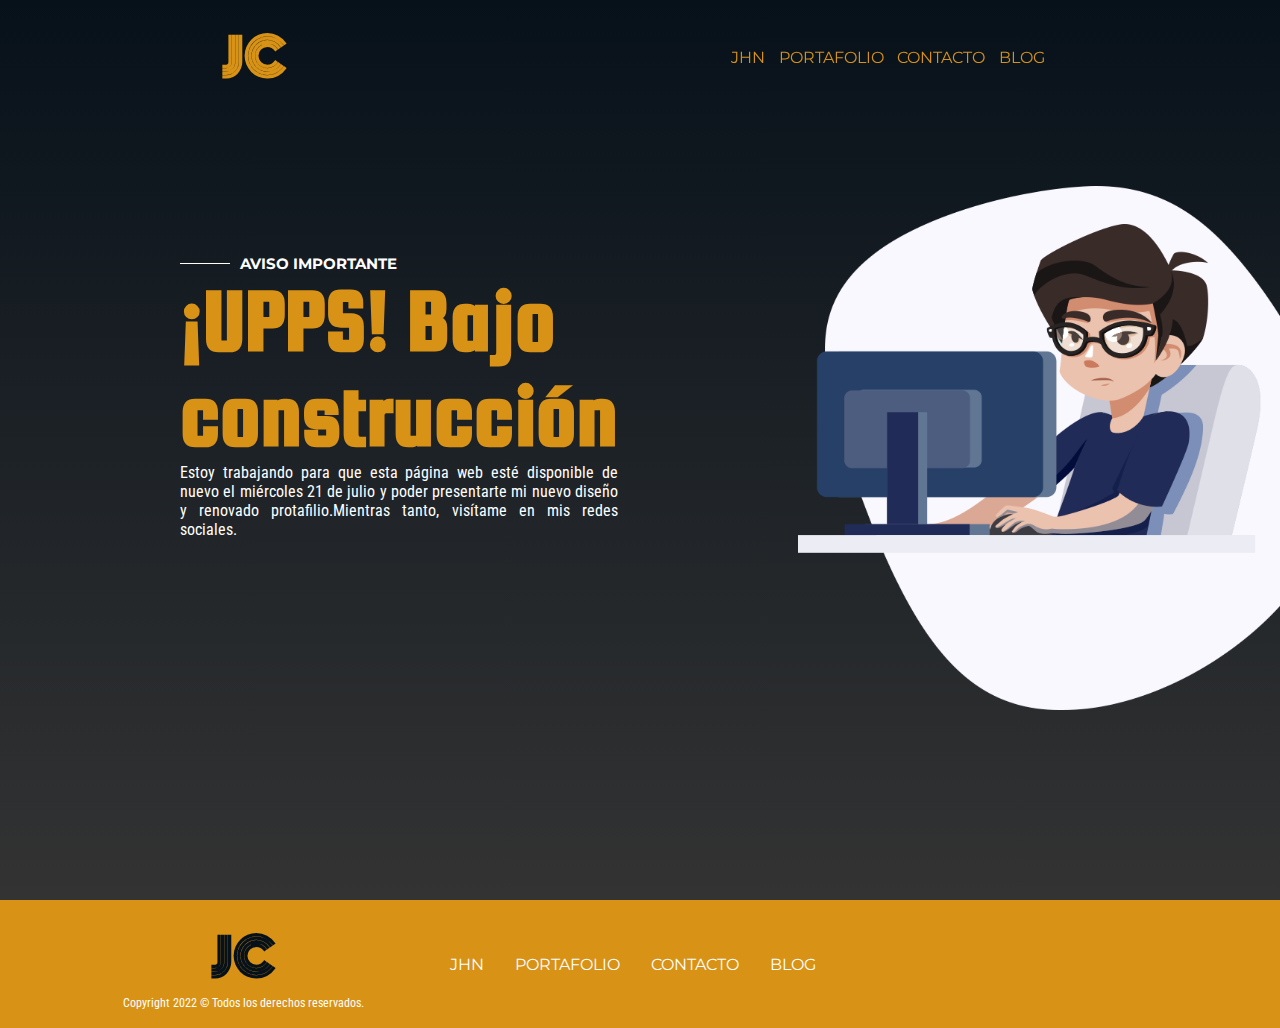
==== commit 2fc281e0: "Uodate-Footer" ====
--- a/Index.html
+++ b/Index.html
@@ -3,7 +3,7 @@
 
 <head>
     <meta charset="UTF-8" />
-    <link rel="shortcut icon" href="favicon.ico" type="image/x-icon">
+    <link rel="shortcut icon" href="./asset/faviconJCOfici.ico" type="image/x-icon">
     <meta http-equiv="X-UA-Compatible" content="IE=edge" />
     <meta name="viewport" content="width=device-width, initial-scale=1.0" />
     <!--Importaciones-->
@@ -74,7 +74,32 @@
         <!--Contenido principal-->
         <main class="main"></main>
         <!--Footer__Contenido principal-->
-        <div class="footer"></div>
+        <footer class="footer">
+            <div class="footer__header">
+                <a href="Index.html" class="brand__link"><h1 class="brand__logo brand__logo--footer">JC</h1></a>
+                <p class="footer-section__text text">Copyright 2022 © Todos los derechos reservados.</p>
+            </div>
+
+            <div class="footer__menu">
+                <ul class="nav__menu">
+                    <li class="item"><a href="" class="item__link item__link--footer">Jhn</li></a>
+                    <li class="item"><a href="#anclaIrProjects" class="item__link item__link--footer">Portafolio
+                    </li></a>
+                    <li class="item"><a href="" class="item__link item__link--footer">Contacto</li></a>
+                    <li class="item"><a href="" class="item__link item__link--footer">Blog</li></a>
+                </ul>
+            </div>
+            <div class="footer__social">
+                <a href="https://web.facebook.com/DesarrolloSYSTECH/?ref=pages_you_manage" target="_blank"><button
+                        class="button-social__item button-social__item--footer"><i class="fa-brands fa-facebook-f"></i></button></a>
+        
+                <a href=""><button class="button-social__item button-social__item--footer"><i class="fa-brands fa-instagram"></i></button></a>
+        
+                <a href=""><button class="button-social__item button-social__item--footer"><i class="fa-brands fa-whatsapp"></i></button></a>
+        
+                <a href=""><button class="button-social__item button-social__item--footer"><i class="fa-solid fa-at"></i></button></a>
+            </div>
+        </footer>
         <script src="./js/header.js"></script>
 </body>
 
--- a/css/styles.css
+++ b/css/styles.css
@@ -109,8 +109,8 @@
   min-height: 100vh;
   display: flex;
   align-items: center;
-  gap: 10vh;
-  padding: 0 30vh;
+  gap: 20vh;
+  padding: 0 20vh;
   
 }
 
@@ -152,6 +152,7 @@
 .text {
   font-family: var(--font-text);
   color: var(--color-text);
+  text-align: justify;
 }
 
 .content__subtitle {
@@ -180,13 +181,71 @@
   color: var(--color-accent);
 }
 
+/*
+  Footer || ENCABEZADO PRINCIPAL
+*/
+
+.footer {
+  display: grid;
+  grid-template-columns: repeat(3, 1fr);
+  grid-template-rows: auto;
+  align-items: center;
+  background: var(--color-accent);
+  padding: 2vh 5vh;
+}
+
+.footer__header {
+  text-align: center;
+  display: flex;
+  flex-direction: column;
+  align-items: center;
+}
+
+.brand__logo--footer {
+  color: var(--color-primary);
+}
+
+.footer-section__text {
+  font-size: 12px;
+}
+
+.item__link--footer {
+  color: var(--color-text);
+
+}
+
+.item__link--footer:hover {
+  color: var(--color-primary);
+}
+
+.footer__social {
+  text-align: center;
+}
+
+.button-social__item--footer:hover {
+  color: var(--color-primary);
+}
+
+
+
 
 /**
 ** Sitio responsive | Media query
 */
 /*MEDIAS QUERY --> Diseño responsive Moviles */
 @media screen and (min-width: 320px) and (max-width: 768px) {
-    
+  
+  .header-content {
+    padding: 0 10vh;
+
+  }
+  .header-content__header{
+
+  }
+  .header-content__image {
+    display: none;
+  }
+
   .header-content {
       padding: 0 20vh;
   }
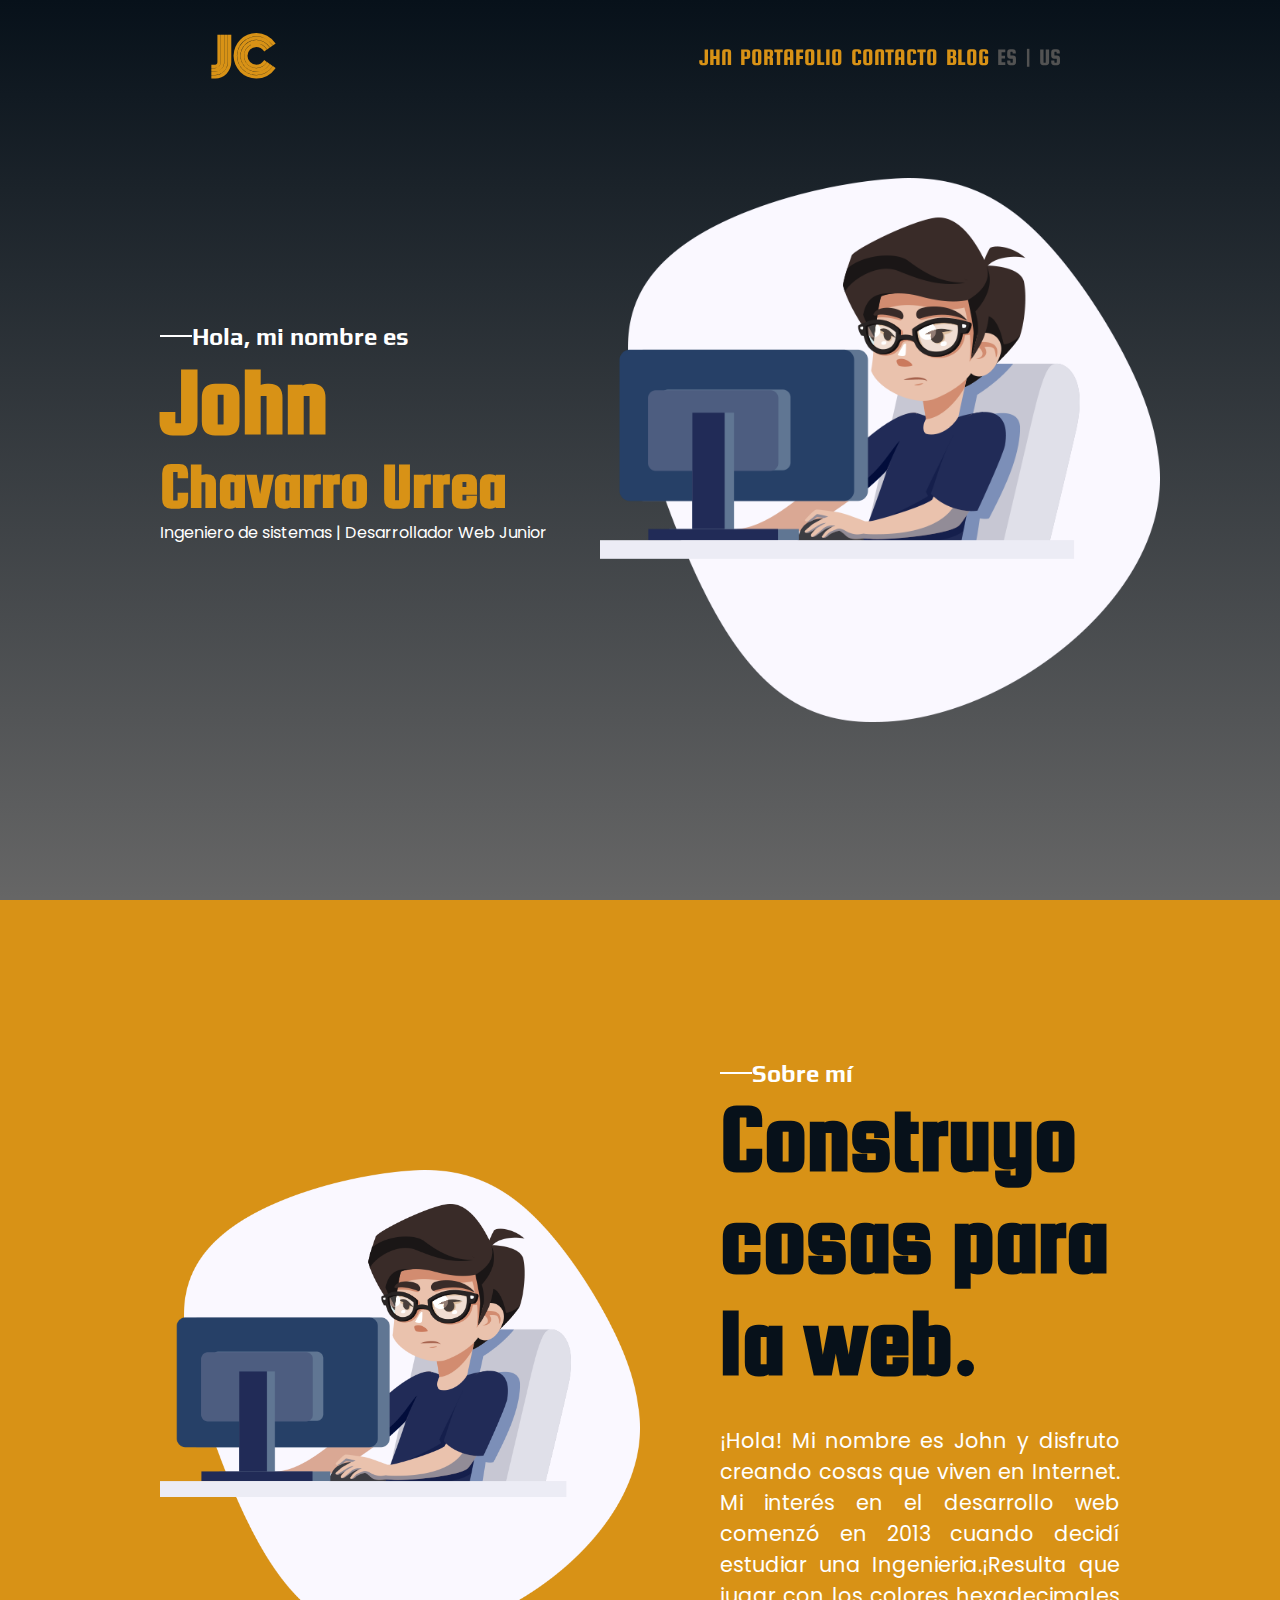
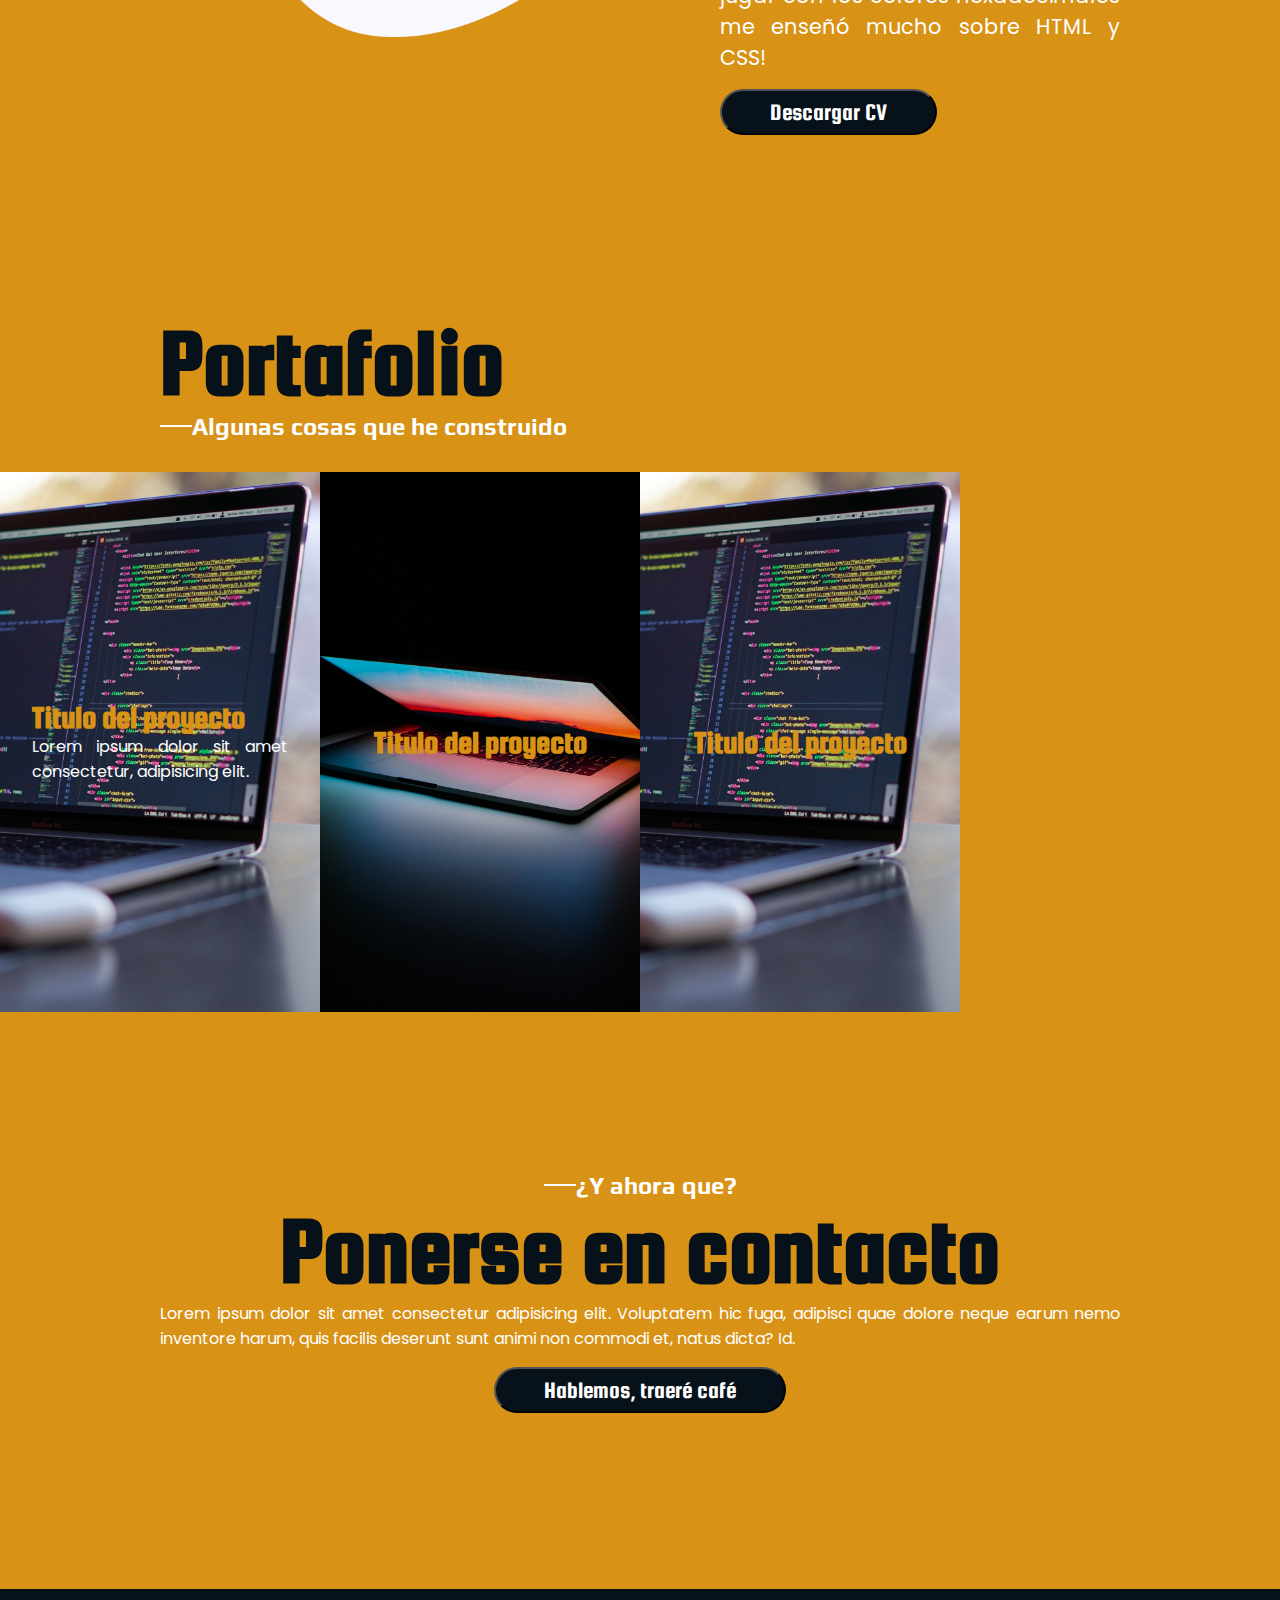
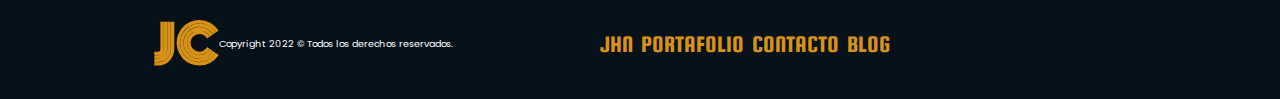
==== commit 1045fda2: "SubirVersion0.5.1" ====
--- a/Index.html
+++ b/Index.html
@@ -1,3 +1,9 @@
+<!--
+    Nombre Proyecto: JC | Portafolio Ofic
+  Desarrollador: Lab Jevelopers
+  Fecha de inicio: 01 02 2022
+  Version Actual: 0.1.5
+-->
 <!DOCTYPE html>
 <html lang="es">
 
@@ -6,12 +12,11 @@
     <link rel="shortcut icon" href="./asset/faviconJCOfici.ico" type="image/x-icon">
     <meta http-equiv="X-UA-Compatible" content="IE=edge" />
     <meta name="viewport" content="width=device-width, initial-scale=1.0" />
-    <!--Importaciones-->
     <!--Tipografía-->
     <link rel="preconnect" href="https://fonts.googleapis.com">
     <link rel="preconnect" href="https://fonts.gstatic.com" crossorigin>
     <link
-        href="https://fonts.googleapis.com/css2?family=Monoton&family=Montserrat:wght@900&family=Roboto+Condensed:wght@300;400;700&family=Squada+One&family=Style+Script&display=swap"
+        href="https://fonts.googleapis.com/css2?family=Monoton&family=Play:wght@400;700&family=Poppins:wght@100;400;900&family=Squada+One&family=Style+Script&display=swap"
         rel="stylesheet">
     <!--Iconografía-->
     <link rel="stylesheet" href="https://cdnjs.cloudflare.com/ajax/libs/font-awesome/6.1.1/css/all.min.css"
@@ -20,16 +25,19 @@
 
     <!--Estilos css globales-->
     <link rel="stylesheet" href="./css/styles.css">
-    <title>Jhn | Portafolio Oficial 2022</title>
+    <title>JC| Portafolio Oficial</title>
 </head>
 
 <body>
     <div class="wrapper">
+        <!--Sección HEADER -->
         <header class="header">
             <div class="brand">
-                <a href="Index.html" class="brand__link"><h1 class="brand__logo">JC</h1></a>
-            </div>
-            <!--Menú de navegacion para version Escritorio-->
+                <a href="" class="brand__link">
+                    <h1 class="brand__logo">JC</h1>
+                </a>
+            </div>
+            <!--Menú de navegacion-->
             <nav class="navbar">
                 <div class="btn-toggle__close">
                     <i class="fa-solid fa-xmark"></i>
@@ -41,47 +49,126 @@
                     <li class="item"><a href="" class="item__link">Contacto</li></a>
                     <li class="item"><a href="" class="item__link">Blog</li></a>
                 </ul>
-                
+                <ul class="nav__menu--extents">
+                    <div data-lenguaje="es">
+                        <li class="item"><a href="" class="item__link item__link--extents" id="item__link--español">ES
+                        </li></a>
+                    </div>
+                    <span class="item__line item__link">|</span>
+                    <div data-lenguaje="us">
+                        <li class="item"><a href="" class="item__link item__link--extents" id="item__link--english">US
+                        </li></a>
+                    </div>
+                </ul>
             </nav>
             <div class="btn-toggle__menu">
                 <i class="fa-solid fa-bars"></i>
             </div>
-
         </header>
-        <!--Contenido del encabezado HEADER-->
+        <!--Contenido del encabezado-->
         <div class="header-content">
             <div class="header-content__header">
-                <h2 class="content__subtitle subtitle">AVISO IMPORTANTE</h2>
-                <h1 class="content__title title">¡UPPS!<span class="content-header__accent title"> Bajo construcción</span></h1>
-                <p class="content__text text">Estoy trabajando para que esta página web esté disponible de nuevo el miércoles 21 de julio y poder presentarte mi nuevo diseño y renovado protafilio.Mientras tanto, visítame en mis redes sociales.</p>
-                <div class="button">
-                    <div class="button__social">
-                        <a href="https://web.facebook.com/DesarrolloSYSTECH/?ref=pages_you_manage" target="_blank"><button class="button-social__item"><i class="fa-brands fa-facebook-f"></i></button></a>
-            
-                        <a href=""><button class="button-social__item"><i class="fa-brands fa-instagram"></i></button></a>
-            
-                        <a href=""><button class="button-social__item"><i class="fa-brands fa-whatsapp"></i></button></a>
-            
-                        <a href=""><button class="button-social__item"><i class="fa-solid fa-at"></i></button></a>
-                    </div>
-                    <div class="button__ghost"></div>
+                <hgroup>
+                    <h2 class="content__subtitle subtitle">Hola, mi nombre es</h2>
+                    <h1 class="content__title title">John</h1>
+                    <h2 class="content__title--subtitle title">Chavarro Urrea</h1>
+                </hgroup>
+                <p class="content__text text">Ingeniero de sistemas | Desarrollador Web Junior</p>
+                <div class="stack">
+                    <ul class="menu">
+                        <li class="menu__item"><i class="fa-brands fa-css3-alt"></i></li>
+                        <li class="menu__item"><i class="fa-brands fa-js-square"></i></li>
+                        <li class="menu__item"><i class="fa-brands fa-html5"></i></li>
+                        <li class="menu__item"><i class="fa-brands fa-react"></i></li>
+                        <li class="menu__item"><i class="fa-brands fa-github"></i></li>
+                    </ul>
                 </div>
             </div>
             <div class="header-content__image">
-                <img src="./asset/ElementGrafico3.webp" alt="" class="image__responsive" srcset="">
+                <img class="image__responsive" src="./asset/ElementGrafico3.webp" alt="" srcset="">
             </div>
         </div>
+
         <!--Contenido principal-->
-        <main class="main"></main>
+        <main class="main">
+            <!--SOBRE MI | Contenido principal-->
+            <div class="about">
+                <div class="about__imagen">
+                    <img class="image__responsive image__responsive--about" src="./asset/ElementGrafico3.webp" alt=""
+                        srcset="">
+                </div>
+                <div class="about__content">
+                    <hgroup class="hgroud">
+                        <h2 class="about-content__subtitle subtitle">Sobre mí</h2>
+                        <h1 class="about-content__title title">Construyo cosas para la web.
+                        </h1>
+                    </hgroup>
+                    <p class="about-content__text text">¡Hola! Mi nombre es John y disfruto creando cosas que viven en
+                        Internet. Mi interés en el desarrollo web comenzó en 2013 cuando decidí estudiar una
+                        Ingenieria.¡Resulta que jugar con los colores hexadecimales me enseñó mucho sobre HTML y CSS!
+                    </p>
+                    <a href="./doc/CV-Hoja de vida Jhn Chavarro.pdf" download>
+                        <button class="button button__primary">Descargar CV</button>
+                    </a>
+
+                </div>
+            </div>
+            <!--PROYECTOS | Contenido principal-->
+            <div class="portafolio">
+                <hgroup class="hgroud">
+                    <h1 class="portafolio-content__title title">Portafolio</h1>
+                    <h2 class="portafolio-content__subtitle subtitle">Algunas cosas que he construido</h2>
+                </hgroup>
+            </div>
+            <div class="portafolio__grid">
+                <div class="proyect__section">
+                    <div class="proyect-section__content">
+                        <h1 class="title">Titulo del proyecto</h1>
+                        <h2></h2>
+                        <p class="text">Lorem ipsum dolor sit amet consectetur, adipisicing elit.</p>
+                    </div>
+                </div>
+                <div class="proyect__section">
+                    <div class="proyect-section__content">
+                        <h1 class="title">Titulo del proyecto</h1>
+                    </div>
+                </div>
+                <div class="proyect__section">
+                    <div class="proyect-section__content">
+                        <h1 class="title">Titulo del proyecto</h1>
+                    </div>
+                </div>
+                <div class="proyect__section">
+                    <div class="proyect-section__content">
+                        <h1 class="title">Titulo del proyecto</h1>
+                    </div>
+                </div>
+            </div>
+            <!--PROYECTOS | Contenido principal-->
+            <div class="contact">
+                <h2 class="contact__subtitle subtitle">¿Y ahora que?</h2>
+                <h1 class="contact__title title">Ponerse en contacto</h1>
+                <p class="contact__text text">Lorem ipsum dolor sit amet consectetur adipisicing elit. Voluptatem hic
+                    fuga, adipisci quae dolore
+                    neque earum nemo inventore harum, quis facilis deserunt sunt animi non commodi et, natus dicta? Id.
+                </p>
+                <div>
+                    <a href="">
+                        <button class="button button__primary">Hablemos, traeré café</button>
+                    </a>
+                </div>
+            </div>
+
+
+        </main>
         <!--Footer__Contenido principal-->
         <footer class="footer">
             <div class="footer__header">
-                <a href="Index.html" class="brand__link"><h1 class="brand__logo brand__logo--footer">JC</h1></a>
-                <p class="footer-section__text text">Copyright 2022 © Todos los derechos reservados.</p>
-            </div>
-
+                <h1 class="brand__logo brand__logo--footer">JC</h1>
+                <p class="footer-header__text text">Copyright 2022 © Todos los derechos reservados.</p>
+            </div>
             <div class="footer__menu">
-                <ul class="nav__menu">
+                <ul class="footer__menu">
                     <li class="item"><a href="" class="item__link item__link--footer">Jhn</li></a>
                     <li class="item"><a href="#anclaIrProjects" class="item__link item__link--footer">Portafolio
                     </li></a>
@@ -90,14 +177,23 @@
                 </ul>
             </div>
             <div class="footer__social">
-                <a href="https://web.facebook.com/DesarrolloSYSTECH/?ref=pages_you_manage" target="_blank"><button
-                        class="button-social__item button-social__item--footer"><i class="fa-brands fa-facebook-f"></i></button></a>
-        
-                <a href=""><button class="button-social__item button-social__item--footer"><i class="fa-brands fa-instagram"></i></button></a>
-        
-                <a href=""><button class="button-social__item button-social__item--footer"><i class="fa-brands fa-whatsapp"></i></button></a>
-        
-                <a href=""><button class="button-social__item button-social__item--footer"><i class="fa-solid fa-at"></i></button></a>
+                <ul class="menu">
+                    <li class="menu__item">
+                        <i class="fa-brands fa-github"></i>
+                    </li>
+                    <li class="menu__item">
+                        <i class="fa-brands fa-instagram"></i>
+                    </li>
+                    <li class="menu__item">
+                        <i class="fa-brands fa-twitter"></i>
+                    </li>
+                    <li class="menu__item">
+                        <i class="fa-brands fa-linkedin-in"></i>
+                    </li>
+                    <li class="menu__item">
+                        <i class="fa-brands fa-codepen"></i>
+                    </li>
+                </ul>
             </div>
         </footer>
         <script src="./js/header.js"></script>
--- a/css/styles.css
+++ b/css/styles.css
@@ -1,7 +1,12 @@
 /*
-  Official portfolio design by Jhn
-	systech.co | @Jevelopers
+  Nombre Proyecto: JC | Portafolio Ofic
+  Desarrollador: Lab Jevelopers
+  Fecha de inicio: 01 02 2022
+  Version Actual: 0.1.5
+   
 */
+
+/* Configuracion básica*/
 
 * {
   margin: 0;
@@ -9,12 +14,13 @@
   box-sizing: border-box;
 }
 
+/* Configuracion básica --> VARIABLES*/
 :root {
   /* Jerarquia tipográfica*/
   --font-primary: 'Squada One', cursive;
-  --font-secondary: 'Montserrat', sans-serif;
+  --font-secondary: 'Play', sans-serif;
   --font-accent: 'Style Script', cursive;
-  --font-text: 'Roboto Condensed', sans-serif;
+  --font-text: 'Poppins', sans-serif;
   --font-logo: 'Monoton', cursive;
   /* Paleta de colores*/
   --color-primary: #07111a;
@@ -25,16 +31,74 @@
 
 html {
   scroll-behavior: smooth;
+  font-size: 16px;
 }
 
 .wrapper {
   width: 100%;
 }
 
-/**
-* *Encabezado principal 
-*/
-
+/* Configuracion básica --> COMPONENTES*/
+.title {
+  font-family: var(--font-primary);
+  color: var(--color-accent);
+}
+
+.subtitle {
+  font-family: var(--font-secondary);
+  text-transform: initial;
+  color: var(--color-text);
+}
+
+.subtitle::before {
+  content: '';
+  display: inline-block;
+  background-color: var(--color-text);
+  width: 2rem;
+  height: .1rem;
+  margin:  .5rem 0;
+}
+
+.text {
+  font-family: var(--font-text);
+  color: var(--color-text);
+  text-align: justify;
+}
+
+.image__responsive {
+  width: 35rem;
+}
+
+.image__responsive:hover {
+  transform: scale(1.1);
+}
+
+.hgroud {
+  margin-bottom: 2rem;
+}
+
+.button {
+  font-family: var(--font-primary);
+  font-size: 1rem;
+  padding: .5rem 3rem .5rem 3rem;
+  margin: 1rem 0;
+  border-radius: 50rem;
+}
+
+.button__primary {
+  font-size: 1.5rem;
+  background: var(--color-primary);
+  color: var(--color-text);
+}
+
+.button__primary:hover {
+  background: transparent;
+  color: var(--color-primary);
+}
+
+/* Contenido del sitio web --> SECCIONES*/
+
+/* SECCION HEADER*/
 .header {
   position: fixed;
   width: 100%;
@@ -44,9 +108,7 @@
   align-items: center;
   justify-content: space-around;
   padding: 2vh 0;
-
-}
-
+}
 
 .down {
   background: var(--color-primary);
@@ -62,6 +124,7 @@
   color: var(--color-accent);
 }
 
+/* Barra de nevegación*/
 .navbar {
   position: relative;
   display: flex;
@@ -72,8 +135,11 @@
 .nav__menu {
   position: relative;
   display: flex;
-  align-items: center;
   justify-content: space-around;
+}
+
+.nav__menu--extents {
+  display: flex;
 }
 
 .item {
@@ -82,211 +148,360 @@
 
 .item__link {
   text-decoration: none;
-  font-family: var(--font-secondary);
-  font-size: 1rem;
-  margin-right: 1.5vh;
+  font-family: var(--font-primary);
+  font-size: 1.5rem;
+  margin-right: .5rem;
   color: var(--color-accent);
   text-transform: uppercase;
 }
 
 .item__link:hover {
-  color: var(--color-text);
+  color: var(--color-secondary);
+}
+
+.item__link--extents,
+.item__line {
+  color: var(--color-secondary);
+}
+
+.item__link--extents:hover {
+  color: var(--color-accent);
 }
 
 .btn-toggle__menu,
 .btn-toggle__close i {
-    color: var(--color-accent);
-    cursor: pointer;
-    display: none;
-}
-
+  color: var(--color-accent);
+  cursor: pointer;
+  display: none;
+}
+
+/* SECCION HEADER --> Contenido*/
 .header-content {
   position: relative;
+  max-width: 100vw;
+  min-height: 100vh;
+  background: no-repeat center;
+  background: linear-gradient(#07111a, rgba(0, 0, 0, 0.6)), url('../asset/BackgroundSection1.jpg');
+  background-size: cover;
+  display: grid;
+  grid-template-columns: repeat(auto-fit, minmax(476px, 1fr));
+  align-items: center;
+  padding: 0 10rem;
+}
+
+.header-content__header {
+  display: flex;
+  flex-direction: column;
+}
+
+.header-content__image {
+  display: flex;
+  justify-content: center;
+}
+
+.content__title {
+  font-size: 6rem;
+}
+
+.content__title--subtitle {
+  font-size: 4rem;
+}
+
+.content__text {
+  font-size: 1rem;
+}
+
+.stack {
+  margin: 1rem 0;
+}
+
+.menu {
+  display: flex;
+  align-items: center;
+}
+
+.menu__item {
+  list-style: none;
+  color: var(--color-text);
+  font-size: 2.5rem;
+  margin-right: 1rem;
+}
+
+.menu__item:hover {
+  color: var(--color-accent);
+  transform: scale(1.1);
+}
+
+/* SECCION MAIN --> Contenido*/
+
+.main {
+  background: var(--color-accent);
+  display: grid;
+  grid-template-columns: repeat(auto-fill, minmax(1fr, 1fr));
+}
+
+/* SECCIÓN DE SOBRE MI --> Contenido*/
+.about {
+  display: flex;
+  align-items: center;
+  gap: 5rem;
+  margin: 10rem;
+}
+
+.image__responsive--about {
+  width: 30rem;
+}
+
+.about-content__title {
+  font-size: 6rem;
+  color: var(--color-primary);
+}
+
+.about-content__text {
+  font-size: 1.3rem;
+}
+
+/* SECCION DE PORTAFOLIO --> Contenido*/
+
+.portafolio {
+  margin: 0 10rem;
+}
+
+.portafolio-content__title {
+  font-size: 6rem;
+  color: var(--color-primary);
+
+}
+
+.portafolio__grid {
   width: 100%;
-  background: no-repeat center;
-  background: linear-gradient(#07111a, rgba(0, 0, 0, 0.8)), url('../asset/BackgroundSection1.jpg');
+  height: 60vh;
+  display: flex;
+}
+
+.proyect__section {
+  position: relative;
+  width: 80px;
+  height: 100%;
   background-size: cover;
-  min-height: 100vh;
-  display: flex;
-  align-items: center;
-  gap: 20vh;
-  padding: 0 20vh;
-  
-}
-
-.header-content__header{
+  background-position: center;
+  transition: flex .5s;
+  flex: 1;
+  display: grid;
+  --clip: circle(0 at center);
+  --transition: clip-path .2s;
+}
+
+.proyect-section__content {
+  position: absolute;
+  margin: 2rem;
   display: flex;
   flex-direction: column;
-}
-
-.image__responsive  {
-  width: 60vh;
-}
-
-.image__responsive:hover {
-  transform: scale(1.1);
-}
-
-
-.title {
+  align-self: center;
+  justify-self: center;
+}
+
+.proyect__section::before {
+  content: '';
+  display: grid;
+  place-items: center;
+  background-color: var(--color-primary);
+  opacity: 85%;
   font-family: var(--font-primary);
-  color: var(--color-accent);
-
-}
-
-.subtitle {
-  font-family: var(--font-secondary);
-  color: var(--color-text);
-
-}
-
-.subtitle::before {
-  content: '';
-  display: inline-block;
-  background-color: var(--color-text);
-  width: 50px;
-  height: 1px;
-  margin: 5px 10px 5px 0;
-}
-
-.text {
-  font-family: var(--font-text);
-  color: var(--color-text);
-  text-align: justify;
-}
-
-.content__subtitle {
-  font-size: 15px;
-}
-
-.content__title {
-  font-size: 90px;
-}
-
-
-.button {
-  margin: 5vh 0;
-}
-
-.button-social__item {
-  background-color: transparent;
-  color: var(--color-text);
-  font-size: 30px;
-  margin-right: 2vh;
-  border: none;
-
-}
-
-.button-social__item:hover {
-  color: var(--color-accent);
-}
-
-/*
-  Footer || ENCABEZADO PRINCIPAL
-*/
-
+  font-size: 2rem;
+  clip-path: var(--clip);
+  transition: var(--transition);
+
+}
+
+.proyect__section:hover {
+  flex: 6;
+  --clip: circle(180 at center);
+  --transition: clip-path .4s .5s;
+}
+
+.proyect__section:nth-child(1) {
+  background-image: url('../asset/BackgroundSection3.jpg');
+}
+
+.proyect__section:nth-child(2) {
+  background-image: url('../asset/BackgroundSection2.jpg');
+
+}
+
+.proyect__section:nth-child(3) {
+  background-image: url('../asset/BackgroundSection3.jpg');
+
+}
+
+.proyect__section:nth-child(4) {
+  background-image: url('../asset/BackgroundSection1.jpg');
+
+}
+
+/* SECCION CONTACTO --> Contenido*/
+
+.contact {
+  display: flex;
+  flex-direction: column;
+  align-items: center;
+  margin: 10rem;
+}
+
+.contact__title {
+  font-size: 6rem;
+  color: var(--color-primary);
+}
+
+/* SECCION FOOTER --> Contenido*/
 .footer {
-  display: grid;
-  grid-template-columns: repeat(3, 1fr);
-  grid-template-rows: auto;
-  align-items: center;
-  background: var(--color-accent);
-  padding: 2vh 5vh;
+  display: flex;
+  align-items: center;
+  justify-content: space-around;
+  background: var(--color-primary);
+  padding: 1rem 5rem;
 }
 
 .footer__header {
-  text-align: center;
-  display: flex;
-  flex-direction: column;
-  align-items: center;
+  display: flex;
+  justify-content: center;
+  align-items: center;
+}
+
+.footer__menu {
+  display: flex;
+  justify-content: space-around;
 }
 
 .brand__logo--footer {
-  color: var(--color-primary);
-}
-
-.footer-section__text {
-  font-size: 12px;
-}
-
-.item__link--footer {
-  color: var(--color-text);
-
-}
-
-.item__link--footer:hover {
-  color: var(--color-primary);
-}
-
-.footer__social {
-  text-align: center;
-}
-
+  color: var(--color-accent);
+}
+
+.footer-header__text {
+  font-size: .6rem;
+}
 .button-social__item--footer:hover {
   color: var(--color-primary);
 }
-
-
 
 
 /**
 ** Sitio responsive | Media query
 */
-/*MEDIAS QUERY --> Diseño responsive Moviles */
+
+/*Diseño responsive Moviles */
 @media screen and (min-width: 320px) and (max-width: 768px) {
-  
+
+  html {
+    font-size: 12px;
+  }
+
+ /* SECCION HEADER --> Contenido*/
   .header-content {
-    padding: 0 10vh;
-
-  }
-  .header-content__header{
-
-  }
+    padding: 0 5rem;
+  }
+
   .header-content__image {
     display: none;
   }
 
-  .header-content {
-      padding: 0 20vh;
-  }
- 
-
   .btn-toggle__menu,
   .btn-toggle__close i {
-      display: block;
-  }
-
+    display: block;
+  }
 
   .navbar {
-      position: fixed;
-      background: var(--color-primary);
-      min-width: 30vh;
-      height: 100vh;
-      top: 0;
-      right: -100%;
-      padding: 5vh;
-      transition: 0.5s;
-      transition-property: right;
-  }
-  
+    position: fixed;
+    background: var(--color-primary);
+    min-width: 30vh;
+    height: 100vh;
+    top: 0;
+    right: -100%;
+    padding: 5vh;
+    transition: 0.5s;
+    transition-property: right;
+  }
+
   .nav__menu {
-      flex-direction: column;   
+    flex-direction: column;
   }
 
   .item__link {
-      font-size: 1.5rem;
+    font-size: 1.5rem;
 
   }
 
   .active {
-      right: 0;
+    right: 0;
   }
 
   .btn-toggle__close {
-      position: absolute;
-      top: 0;
-      left: 0;
-      margin: 25px;
-  }
-
-}
+    position: absolute;
+    top: 0;
+    left: 0;
+    margin: 25px;
+  }
+
+  /* SECCION SOBRE MI --> Contenido*/
+
+  .about {
+    flex-direction: column;
+  }
+
+  .image__responsive--about {
+    width: 15rem;
+  }
+}
+
+/*Diseño responsive Tablet */
+@media screen and (min-width: 769px) and (max-width: 1024px) {
+  html {
+    font-size: 15px;
+  }
+
+ /* SECCION HEADER --> Contenido*/
+  .header-content {
+    padding: 0 10rem;
+  }
+
+  .header-content__image {
+    display: none;
+  }
+
+  .btn-toggle__menu,
+  .btn-toggle__close i {
+    display: block;
+  }
+
+  .navbar {
+    position: fixed;
+    background: var(--color-primary);
+    min-width: 30vh;
+    height: 100vh;
+    top: 0;
+    right: -100%;
+    padding: 5vh;
+    transition: 0.5s;
+    transition-property: right;
+  }
+
+  .nav__menu {
+    flex-direction: column;
+  }
+
+  .item__link {
+    font-size: 1.5rem;
+
+  }
+
+  .active {
+    right: 0;
+  }
+
+  .btn-toggle__close {
+    position: absolute;
+    top: 0;
+    left: 0;
+    margin: 25px;
+  }
+}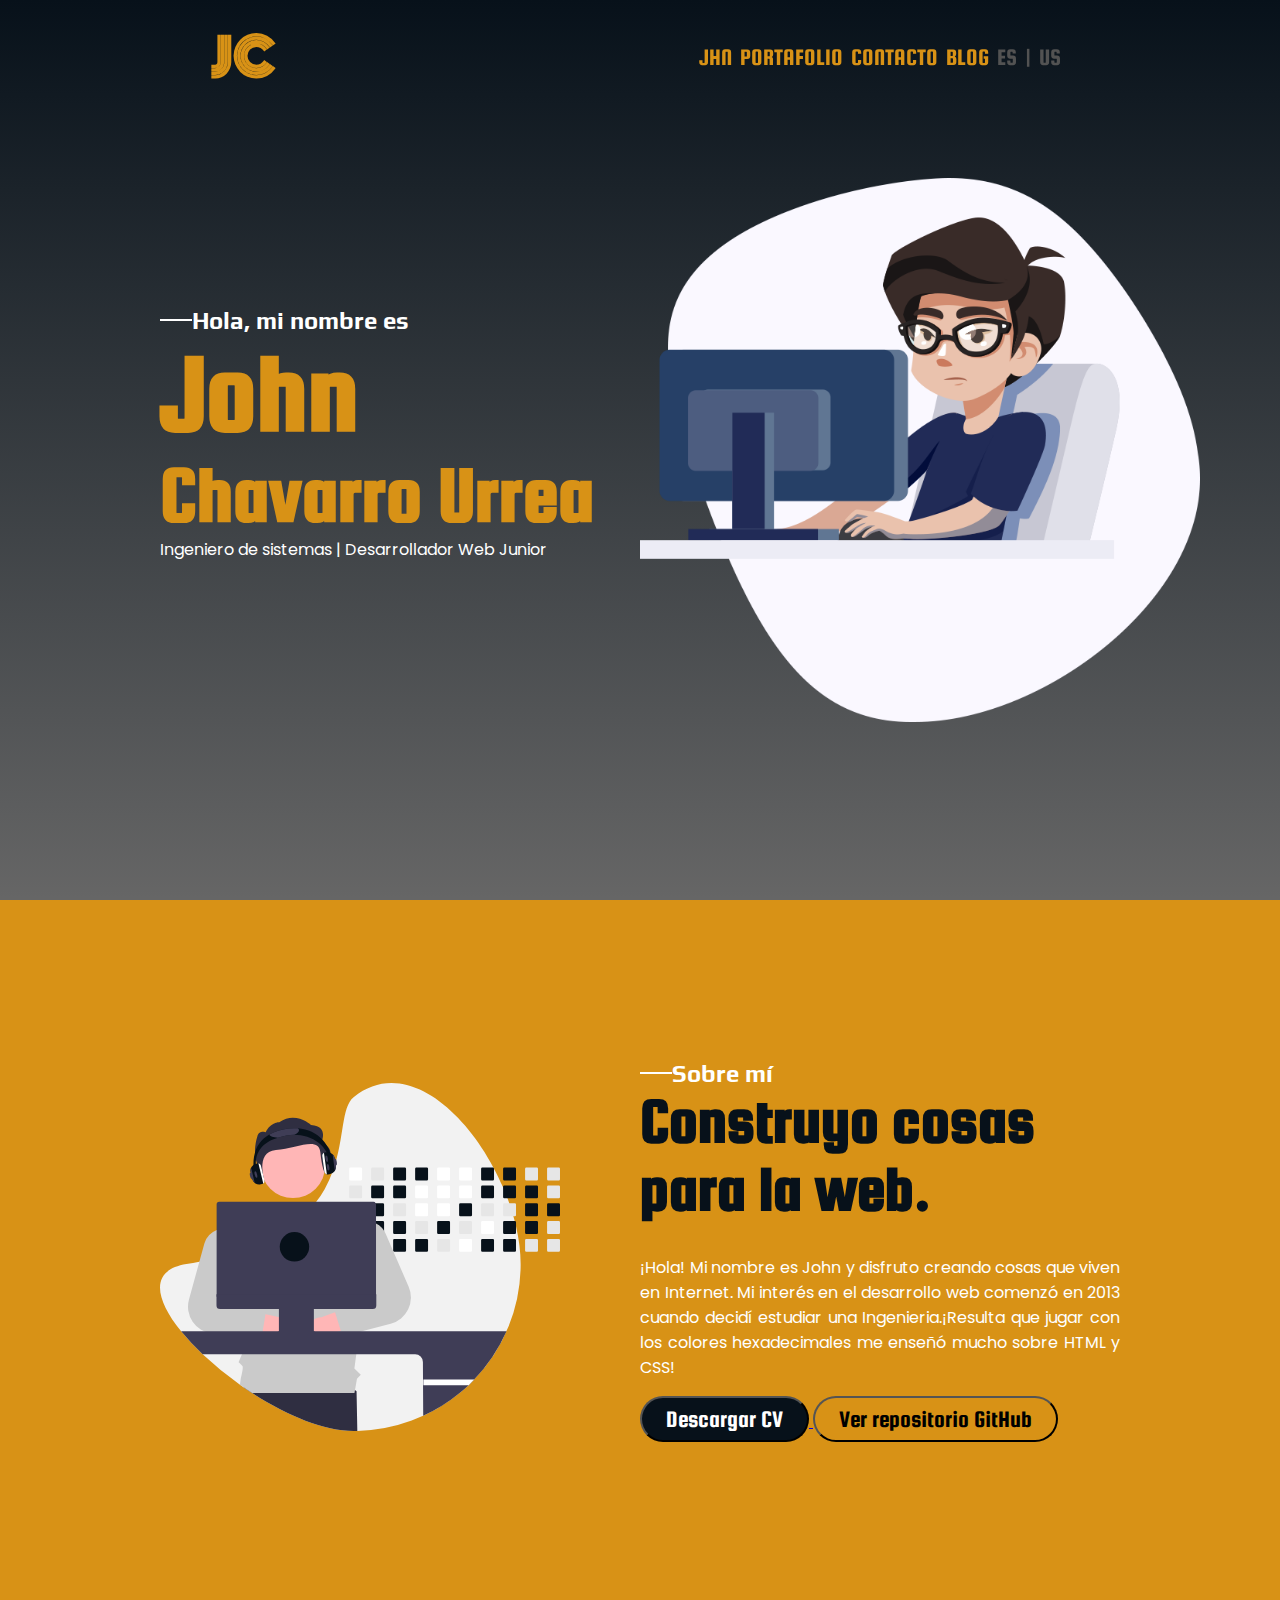
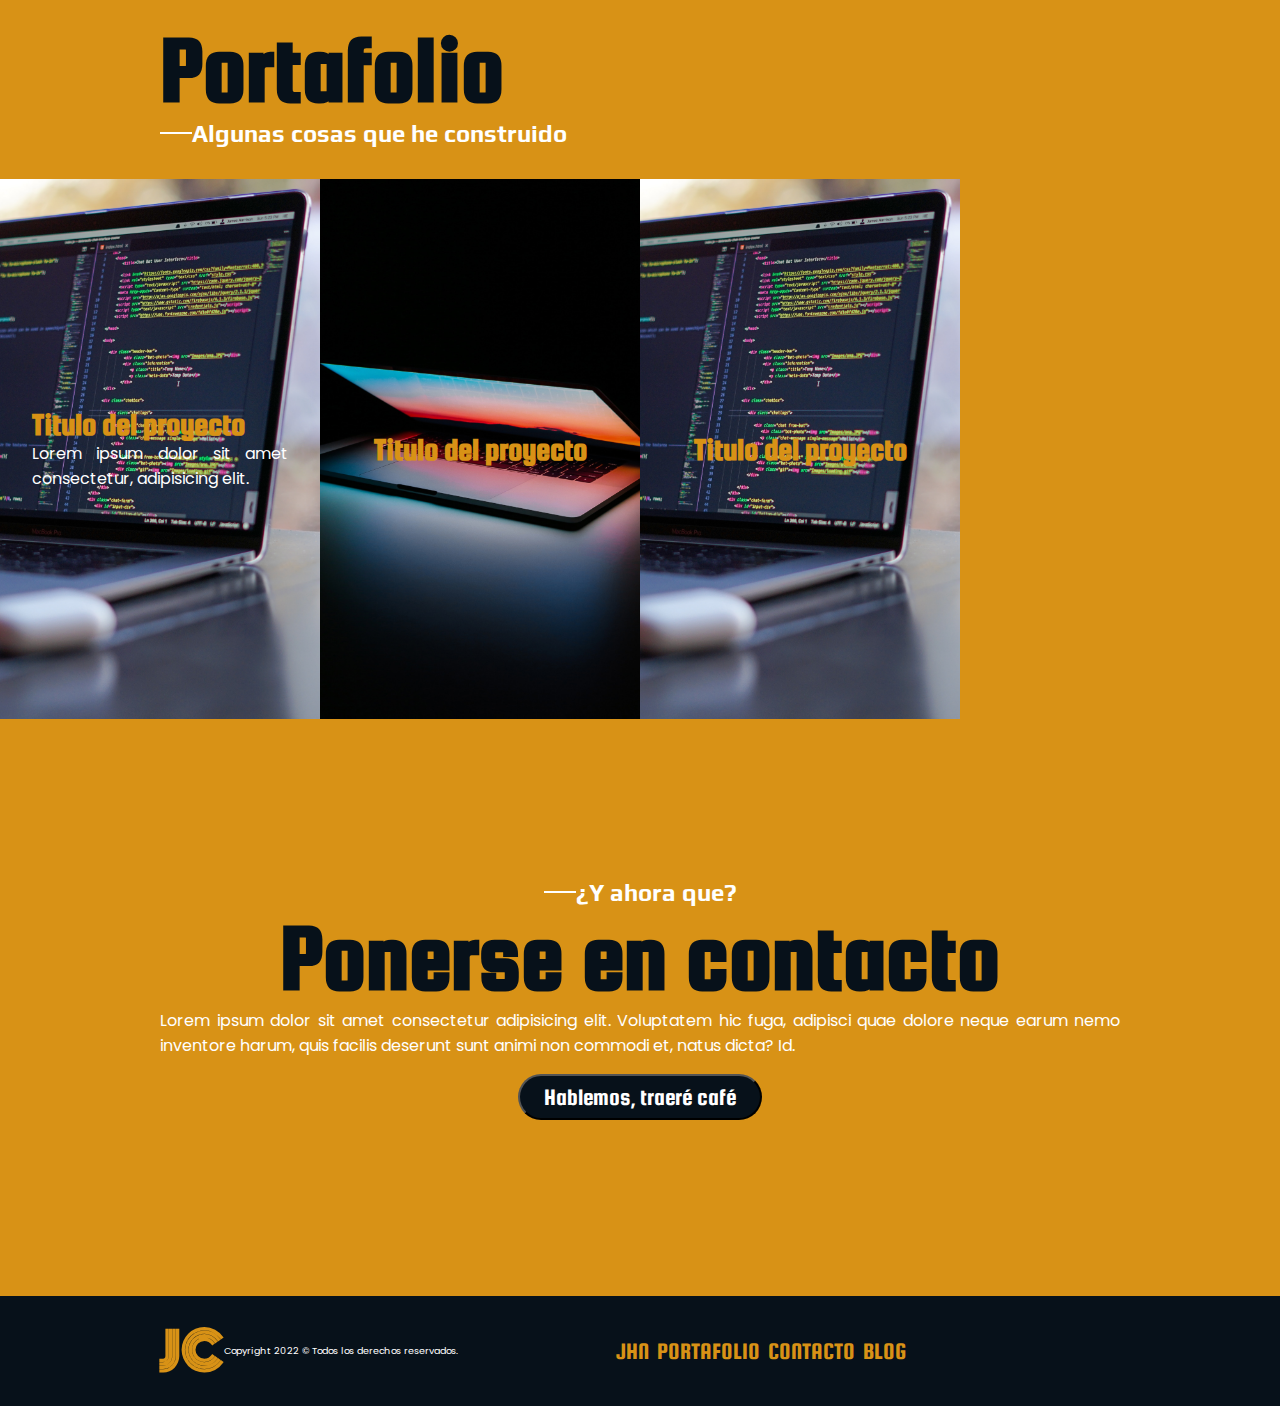
==== commit f761f3a0: "ImplemetacionHipervinculosFooter" ====
--- a/Index.html
+++ b/Index.html
@@ -2,7 +2,7 @@
     Nombre Proyecto: JC | Portafolio Ofic
   Desarrollador: Lab Jevelopers
   Fecha de inicio: 01 02 2022
-  Version Actual: 0.1.5
+  Version Actual: 0.5.1
 -->
 <!DOCTYPE html>
 <html lang="es">
@@ -66,14 +66,14 @@
             </div>
         </header>
         <!--Contenido del encabezado-->
-        <div class="header-content">
-            <div class="header-content__header">
+        <div class="header-container">
+            <div class="header-container__content">
                 <hgroup>
-                    <h2 class="content__subtitle subtitle">Hola, mi nombre es</h2>
-                    <h1 class="content__title title">John</h1>
-                    <h2 class="content__title--subtitle title">Chavarro Urrea</h1>
+                    <h2 class="header-container__subtitle subtitle">Hola, mi nombre es</h2>
+                    <h1 class="header-container__title title">John</h1>
+                    <h2 class="header-container__title--subtitle title">Chavarro Urrea</h1>
                 </hgroup>
-                <p class="content__text text">Ingeniero de sistemas | Desarrollador Web Junior</p>
+                <p class="text">Ingeniero de sistemas | Desarrollador Web Junior</p>
                 <div class="stack">
                     <ul class="menu">
                         <li class="menu__item"><i class="fa-brands fa-css3-alt"></i></li>
@@ -81,6 +81,9 @@
                         <li class="menu__item"><i class="fa-brands fa-html5"></i></li>
                         <li class="menu__item"><i class="fa-brands fa-react"></i></li>
                         <li class="menu__item"><i class="fa-brands fa-github"></i></li>
+                        <li class="menu__item">
+                            <i class="fa-brands fa-bootstrap"></i>
+                        </li>
                     </ul>
                 </div>
             </div>
@@ -94,7 +97,7 @@
             <!--SOBRE MI | Contenido principal-->
             <div class="about">
                 <div class="about__imagen">
-                    <img class="image__responsive image__responsive--about" src="./asset/ElementGrafico3.webp" alt=""
+                    <img class="image__responsive image__responsive--about" src="./asset/ElementGrafico5.svg" alt=""
                         srcset="">
                 </div>
                 <div class="about__content">
@@ -103,14 +106,17 @@
                         <h1 class="about-content__title title">Construyo cosas para la web.
                         </h1>
                     </hgroup>
-                    <p class="about-content__text text">¡Hola! Mi nombre es John y disfruto creando cosas que viven en
+                    <p class="text">¡Hola! Mi nombre es John y disfruto creando cosas que viven en
                         Internet. Mi interés en el desarrollo web comenzó en 2013 cuando decidí estudiar una
                         Ingenieria.¡Resulta que jugar con los colores hexadecimales me enseñó mucho sobre HTML y CSS!
                     </p>
                     <a href="./doc/CV-Hoja de vida Jhn Chavarro.pdf" download>
-                        <button class="button button__primary">Descargar CV</button>
+                        <button class="button button__primary"><i class="fa-solid fa-cloud-arrow-down"></i> Descargar CV</button>
                     </a>
-
+                    <a href="">
+                        <button class="button button__outline">                        <i class="fa-brands fa-github"></i>
+                             Ver repositorio GitHub</button>
+                    </a>
                 </div>
             </div>
             <!--PROYECTOS | Contenido principal-->
@@ -154,7 +160,7 @@
                 </p>
                 <div>
                     <a href="">
-                        <button class="button button__primary">Hablemos, traeré café</button>
+                        <button class="button button__primary"><i class="fa-solid fa-mug-hot"></i> Hablemos, traeré café</button>
                     </a>
                 </div>
             </div>
@@ -179,19 +185,13 @@
             <div class="footer__social">
                 <ul class="menu">
                     <li class="menu__item">
-                        <i class="fa-brands fa-github"></i>
+                        <a class="menu__link" href="https://github.com/Jevelopers" target="_blank"><i class="fa-brands fa-github"></i></a>
                     </li>
                     <li class="menu__item">
-                        <i class="fa-brands fa-instagram"></i>
+                        <a class="menu__link" href="https://www.linkedin.com/in/john-chavarro-urrea-9b9200129/" target="_blank"><i class="fa-brands fa-linkedin-in"></i></a>
                     </li>
                     <li class="menu__item">
-                        <i class="fa-brands fa-twitter"></i>
-                    </li>
-                    <li class="menu__item">
-                        <i class="fa-brands fa-linkedin-in"></i>
-                    </li>
-                    <li class="menu__item">
-                        <i class="fa-brands fa-codepen"></i>
+                        <a class="menu__link" href="https://codepen.io/jevelopers" target="_blank"><i class="fa-brands fa-codepen"></i></a>
                     </li>
                 </ul>
             </div>
--- a/css/styles.css
+++ b/css/styles.css
@@ -79,14 +79,14 @@
 
 .button {
   font-family: var(--font-primary);
-  font-size: 1rem;
-  padding: .5rem 3rem .5rem 3rem;
+  font-size: 1.5rem;
+  padding: .5rem 1.5rem;
   margin: 1rem 0;
   border-radius: 50rem;
+  cursor: pointer;
 }
 
 .button__primary {
-  font-size: 1.5rem;
   background: var(--color-primary);
   color: var(--color-text);
 }
@@ -94,6 +94,15 @@
 .button__primary:hover {
   background: transparent;
   color: var(--color-primary);
+}
+
+.button__outline {
+  background: transparent;
+}
+
+.button__outline:hover {
+  background: var(--color-primary);
+  color: var(--color-text);
 }
 
 /* Contenido del sitio web --> SECCIONES*/
@@ -176,39 +185,35 @@
 }
 
 /* SECCION HEADER --> Contenido*/
-.header-content {
+.header-container {
   position: relative;
   max-width: 100vw;
   min-height: 100vh;
-  background: no-repeat center;
-  background: linear-gradient(#07111a, rgba(0, 0, 0, 0.6)), url('../asset/BackgroundSection1.jpg');
+  background-image: no-repeat center;
+  background-image: linear-gradient(#07111a, rgba(0, 0, 0, 0.6)), url('../asset/BackgroundSection1.jpg');
   background-size: cover;
   display: grid;
   grid-template-columns: repeat(auto-fit, minmax(476px, 1fr));
   align-items: center;
+  justify-content: center;
   padding: 0 10rem;
 }
 
-.header-content__header {
+.header-container__content {
   display: flex;
   flex-direction: column;
 }
 
-.header-content__image {
-  display: flex;
-  justify-content: center;
-}
-
-.content__title {
-  font-size: 6rem;
-}
-
-.content__title--subtitle {
+.header-container__title {
+  font-size: 7rem;
+}
+
+.header-container--subtitle {
   font-size: 4rem;
 }
 
-.content__text {
-  font-size: 1rem;
+.header-container__title--subtitle {
+  font-size: 5rem;
 }
 
 .stack {
@@ -227,13 +232,21 @@
   margin-right: 1rem;
 }
 
+.menu__link {
+  color: var(--color-text);
+}
+
 .menu__item:hover {
   color: var(--color-accent);
   transform: scale(1.1);
 }
 
+
+.header-content__image {
+  display: flex;
+}
+
 /* SECCION MAIN --> Contenido*/
-
 .main {
   background: var(--color-accent);
   display: grid;
@@ -244,22 +257,20 @@
 .about {
   display: flex;
   align-items: center;
+  justify-content: center;
   gap: 5rem;
   margin: 10rem;
 }
 
 .image__responsive--about {
-  width: 30rem;
+  width: 25rem;
 }
 
 .about-content__title {
-  font-size: 6rem;
   color: var(--color-primary);
-}
-
-.about-content__text {
-  font-size: 1.3rem;
-}
+  font-size: 4rem;
+}
+
 
 /* SECCION DE PORTAFOLIO --> Contenido*/
 
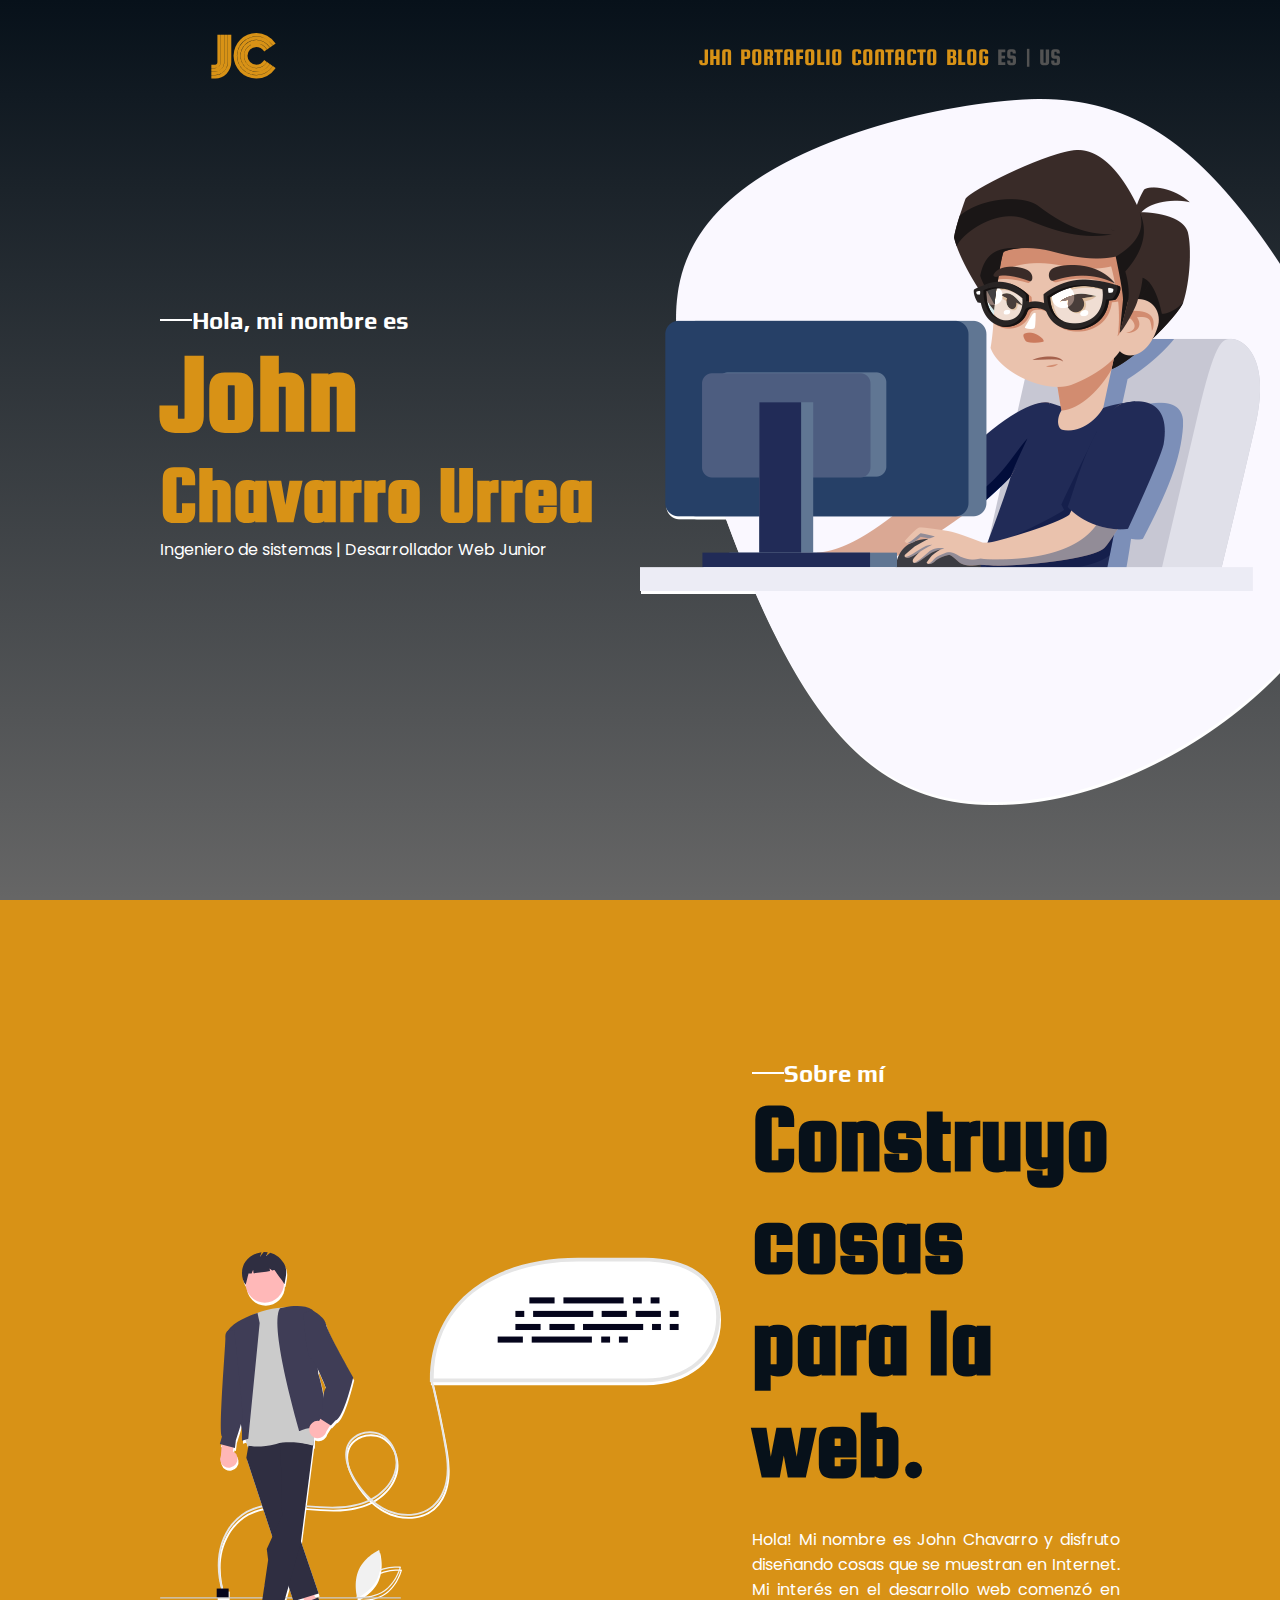
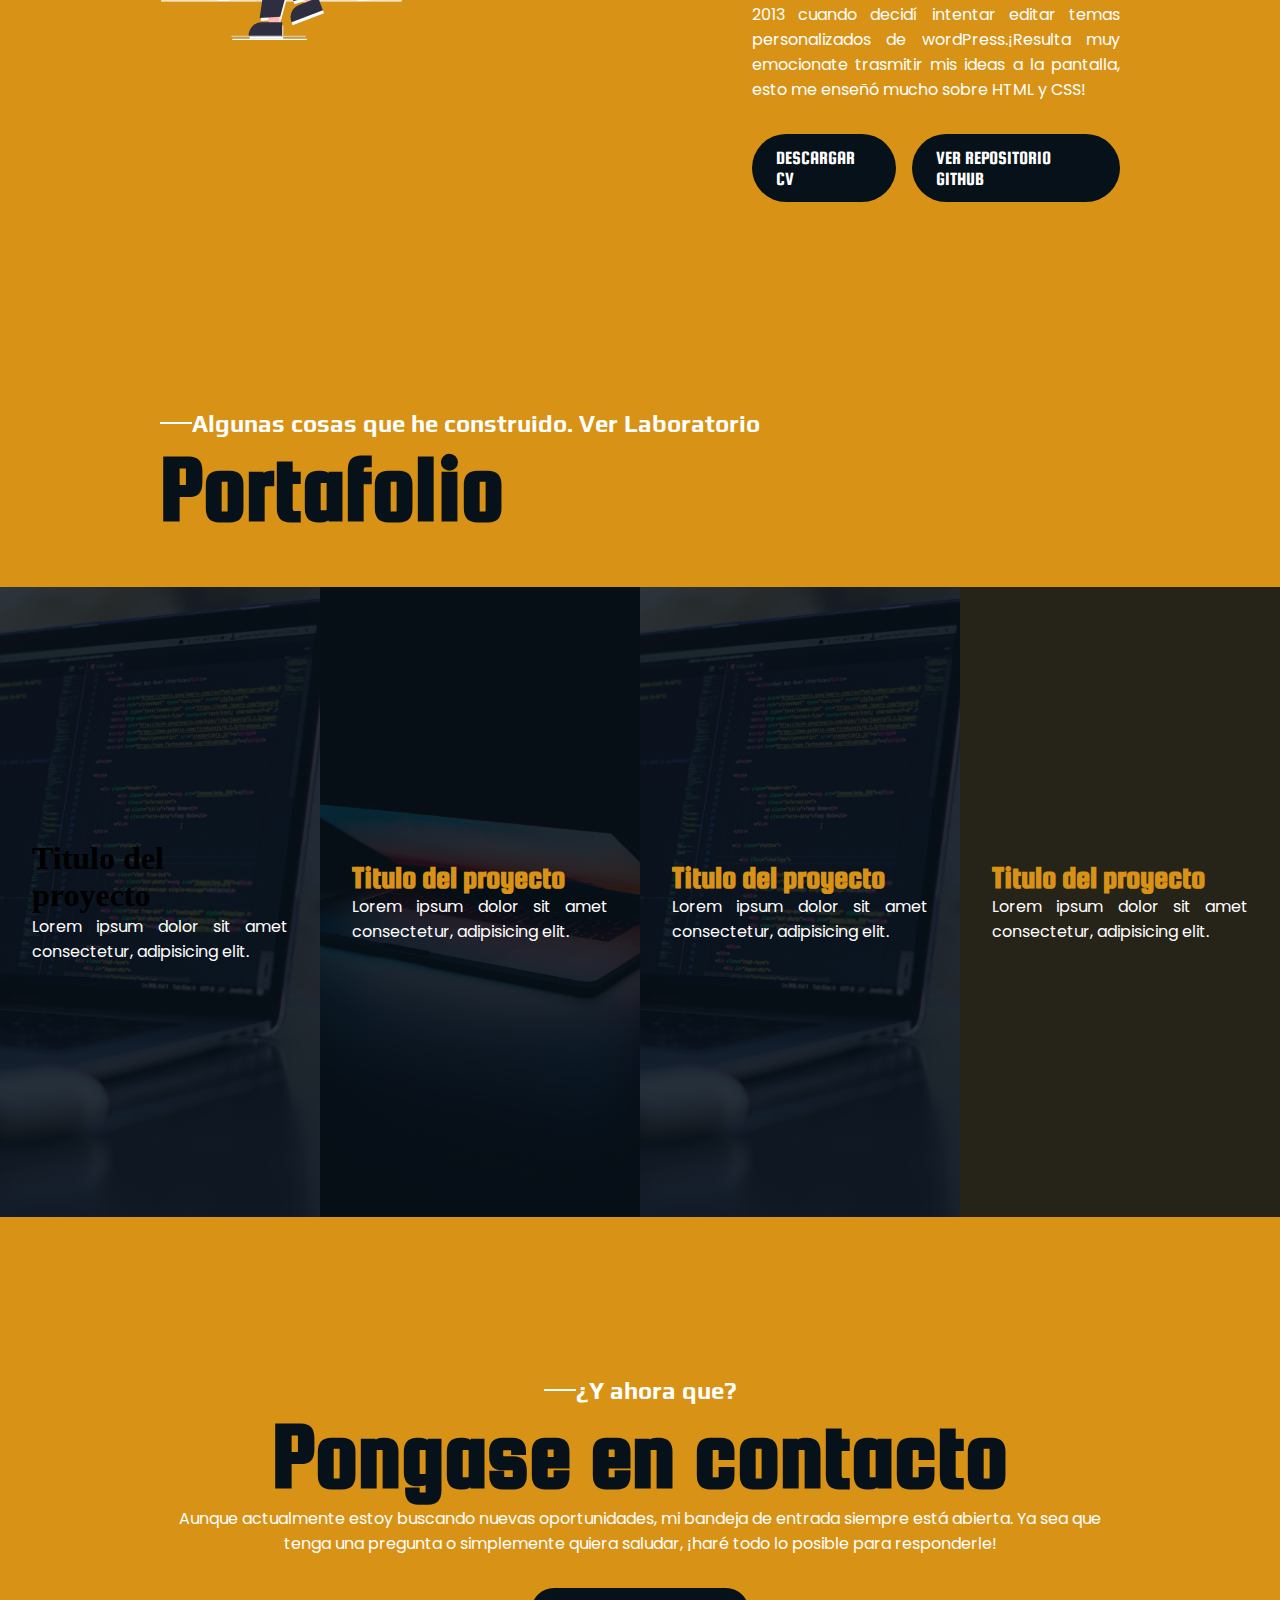
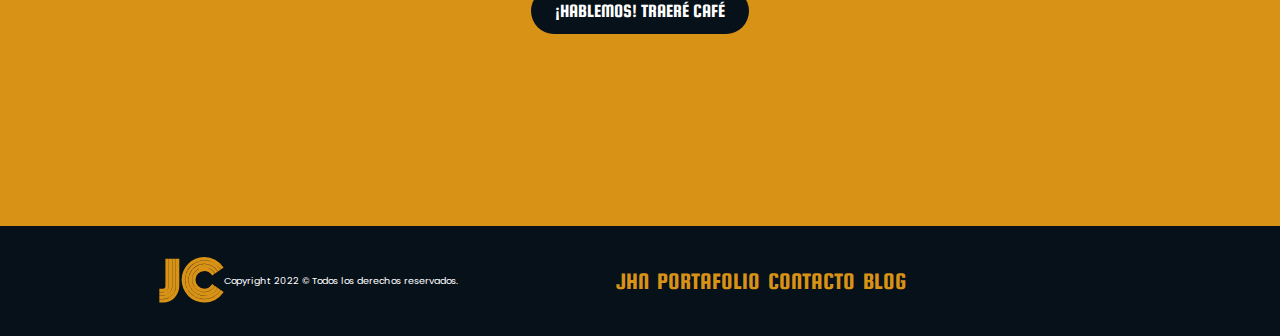
==== commit 3214390d: "Configuracion del Json" ====
--- a/Index.html
+++ b/Index.html
@@ -29,7 +29,7 @@
 </head>
 
 <body>
-    <div class="wrapper">
+    <div class="wrapper" id="anclaHome">
         <!--Sección HEADER -->
         <header class="header">
             <div class="brand">
@@ -43,10 +43,10 @@
                     <i class="fa-solid fa-xmark"></i>
                 </div>
                 <ul class="nav__menu">
-                    <li class="item"><a href="" class="item__link">Jhn</li></a>
-                    <li class="item"><a href="#anclaIrProjects" class="item__link">Portafolio
+                    <li class="item"><a href="#anclaHome" class="item__link" data-string="item__link--home" >Jhn</li></a>
+                    <li class="item"><a href="#anclaIrProjects" class="item__link" data-string="item__link--work">Portafolio
                     </li></a>
-                    <li class="item"><a href="" class="item__link">Contacto</li></a>
+                    <li class="item"><a href="#anclaContact" class="item__link" data-string="item__link--contact">Contacto</li></a>
                     <li class="item"><a href="" class="item__link">Blog</li></a>
                 </ul>
                 <ul class="nav__menu--extents">
@@ -69,11 +69,11 @@
         <div class="header-container">
             <div class="header-container__content">
                 <hgroup>
-                    <h2 class="header-container__subtitle subtitle">Hola, mi nombre es</h2>
+                    <h2 class="header-container__subtitle subtitle" data-string="header-container__subtitle">Hola, mi nombre es</h2>
                     <h1 class="header-container__title title">John</h1>
                     <h2 class="header-container__title--subtitle title">Chavarro Urrea</h1>
                 </hgroup>
-                <p class="text">Ingeniero de sistemas | Desarrollador Web Junior</p>
+                <p class="text" data-string="header-container__text">Ingeniero de sistemas | Desarrollador Web Junior</p>
                 <div class="stack">
                     <ul class="menu">
                         <li class="menu__item"><i class="fa-brands fa-css3-alt"></i></li>
@@ -88,97 +88,95 @@
                 </div>
             </div>
             <div class="header-content__image">
-                <img class="image__responsive" src="./asset/ElementGrafico3.webp" alt="" srcset="">
+                <img class="image__responsive image__responsive--header-content" src="./asset/ElementGrafico3.webp" alt="" srcset="">
             </div>
         </div>
-
-        <!--Contenido principal-->
         <main class="main">
             <!--SOBRE MI | Contenido principal-->
             <div class="about">
                 <div class="about__imagen">
-                    <img class="image__responsive image__responsive--about" src="./asset/ElementGrafico5.svg" alt=""
-                        srcset="">
+                    <img class="image__responsive" src="./asset/ElementGrafico4.svg" alt="" srcset="">
                 </div>
                 <div class="about__content">
                     <hgroup class="hgroud">
-                        <h2 class="about-content__subtitle subtitle">Sobre mí</h2>
-                        <h1 class="about-content__title title">Construyo cosas para la web.
+                        <h2 class="about-content__subtitle subtitle" data-string="about-content__subtitle">Sobre mí</h2>
+                        <h1 class="about-content__title title" data-string="about-content__title">Construyo cosas para la web.
                         </h1>
                     </hgroup>
-                    <p class="text">¡Hola! Mi nombre es John y disfruto creando cosas que viven en
-                        Internet. Mi interés en el desarrollo web comenzó en 2013 cuando decidí estudiar una
-                        Ingenieria.¡Resulta que jugar con los colores hexadecimales me enseñó mucho sobre HTML y CSS!
+                    <p class="text" data-string="about-content__text">Hola! Mi nombre es John Chavarro y disfruto diseñando cosas que se muestran en Internet. Mi interés en el desarrollo web comenzó en 2013 cuando decidí intentar editar temas personalizados de wordPress.¡Resulta muy emocionate trasmitir mis ideas a la pantalla, esto me enseñó mucho sobre HTML y CSS!</p>
+                    <div class="button__container">
+                        <a href="./doc/CV-Hoja de vida Jhn Chavarro.pdf" class="button" download><i class="fa-solid fa-cloud-arrow-down" data-string="button--download"></i> Descargar
+                            CV</a>
+                        <a href="https://github.com/Jevelopers" target="_blank" class="button" data-string="button--repository"><i class="fa-brands fa-github"></i> Ver repositorio
+                            GitHub</a>
+                    </div>
+                </div>
+            </div>
+            <!--PROYECTOS | Contenido principal-->
+            <div class="portafolio" id="anclaIrProjects">
+                <hgroup class="portafolio__hgroud hgroud">
+                    <h2 class="portafolio__subtitle subtitle" data-string="portafolio__subtitle">Algunas cosas que he construido. <a class="portafolio__subtitle" data-string="portafolio__subtitle--enlace" href="">Ver Laboratorio</a>
+                    <h1 class="portafolio__title title" data-string="portafolio__title">Portafolio</h1>
+                    </h2>
+                </hgroup>
+                <div class="portafolio__container">
+                    <div class="card">
+                        <div class="card__content">
+                            <h1 class="card-content__title" data-string="card-content__title title">Titulo del proyecto</h1>
+                            <h2></h2>
+                            <p class="card-content__text text">Lorem ipsum dolor sit amet consectetur, adipisicing elit.</p>
+                        </div>
+                    </div>
+                    <div class="card">
+                        <div class="card__content">
+                            <h1 class="title">Titulo del proyecto</h1>
+                            <h2></h2>
+                            <p class="text">Lorem ipsum dolor sit amet consectetur, adipisicing elit.</p>
+                        </div>
+                    </div>
+                    <div class="card">
+                        <div class="card__content">
+                            <h1 class="title">Titulo del proyecto</h1>
+                            <h2></h2>
+                            <p class="text">Lorem ipsum dolor sit amet consectetur, adipisicing elit.</p>
+                        </div>
+                    </div>
+                    <div class="card">
+                        <div class="card__content">
+                            <h1 class="title">Titulo del proyecto</h1>
+                            <h2></h2>
+                            <p class="text">Lorem ipsum dolor sit amet consectetur, adipisicing elit.</p>
+                        </div>
+                    </div>
+                </div>
+            </div>
+
+            <!--CONTACTO | Contenido principal-->
+            <div class="contact" id="anclaContact">
+                <div class="contact__container">
+                    <h2 class="contact__subtitle subtitle" data-string="contact__subtitle">¿Y ahora que?</h2>
+                    <h1 class="contact__title title" data-string="contact__title">Pongase en contacto</h1>
+                    <p class="contact__text text" data-string="contact__text">Aunque actualmente estoy buscando nuevas oportunidades, mi bandeja de entrada siempre está abierta. Ya sea que tenga una pregunta o simplemente quiera saludar, ¡haré todo lo posible para responderle!
                     </p>
-                    <a href="./doc/CV-Hoja de vida Jhn Chavarro.pdf" download>
-                        <button class="button button__primary"><i class="fa-solid fa-cloud-arrow-down"></i> Descargar CV</button>
-                    </a>
-                    <a href="">
-                        <button class="button button__outline">                        <i class="fa-brands fa-github"></i>
-                             Ver repositorio GitHub</button>
-                    </a>
-                </div>
-            </div>
-            <!--PROYECTOS | Contenido principal-->
-            <div class="portafolio">
-                <hgroup class="hgroud">
-                    <h1 class="portafolio-content__title title">Portafolio</h1>
-                    <h2 class="portafolio-content__subtitle subtitle">Algunas cosas que he construido</h2>
-                </hgroup>
-            </div>
-            <div class="portafolio__grid">
-                <div class="proyect__section">
-                    <div class="proyect-section__content">
-                        <h1 class="title">Titulo del proyecto</h1>
-                        <h2></h2>
-                        <p class="text">Lorem ipsum dolor sit amet consectetur, adipisicing elit.</p>
-                    </div>
-                </div>
-                <div class="proyect__section">
-                    <div class="proyect-section__content">
-                        <h1 class="title">Titulo del proyecto</h1>
-                    </div>
-                </div>
-                <div class="proyect__section">
-                    <div class="proyect-section__content">
-                        <h1 class="title">Titulo del proyecto</h1>
-                    </div>
-                </div>
-                <div class="proyect__section">
-                    <div class="proyect-section__content">
-                        <h1 class="title">Titulo del proyecto</h1>
-                    </div>
-                </div>
-            </div>
-            <!--PROYECTOS | Contenido principal-->
-            <div class="contact">
-                <h2 class="contact__subtitle subtitle">¿Y ahora que?</h2>
-                <h1 class="contact__title title">Ponerse en contacto</h1>
-                <p class="contact__text text">Lorem ipsum dolor sit amet consectetur adipisicing elit. Voluptatem hic
-                    fuga, adipisci quae dolore
-                    neque earum nemo inventore harum, quis facilis deserunt sunt animi non commodi et, natus dicta? Id.
-                </p>
-                <div>
-                    <a href="">
-                        <button class="button button__primary"><i class="fa-solid fa-mug-hot"></i> Hablemos, traeré café</button>
-                    </a>
-                </div>
-            </div>
-
-
+                    <div class="button__container">
+                        <a href="" class="button" data-string="button--contact"><i class="fa-solid fa-mug-saucer"></i> ¡Hablemos! Traeré café</a>
+                    </div>
+                </div>
+            </div>
+            
         </main>
         <!--Footer__Contenido principal-->
         <footer class="footer">
             <div class="footer__header">
                 <h1 class="brand__logo brand__logo--footer">JC</h1>
-                <p class="footer-header__text text">Copyright 2022 © Todos los derechos reservados.</p>
+                <p class="footer-header__text text" data-string="footer-header__text">Copyright 2022 © Todos los derechos reservados.</p>
             </div>
             <div class="footer__menu">
                 <ul class="footer__menu">
-                    <li class="item"><a href="" class="item__link item__link--footer">Jhn</li></a>
-                    <li class="item"><a href="#anclaIrProjects" class="item__link item__link--footer">Portafolio
+                    <li class="item"><a href="" class="item__link item__link--footer" data-string="item__link--home">Jhn</li></a>
+                    <li class="item"><a href="#anclaIrProjects" class="item__link item__link--footer" data-string="item__link--work">Portafolio
                     </li></a>
-                    <li class="item"><a href="" class="item__link item__link--footer">Contacto</li></a>
+                    <li class="item"><a href="" class="item__link item__link--footer" data-string="item__link--contact">Contacto</li></a>
                     <li class="item"><a href="" class="item__link item__link--footer">Blog</li></a>
                 </ul>
             </div>
--- a/css/styles.css
+++ b/css/styles.css
@@ -2,16 +2,24 @@
   Nombre Proyecto: JC | Portafolio Ofic
   Desarrollador: Lab Jevelopers
   Fecha de inicio: 01 02 2022
-  Version Actual: 0.1.5
+  Version Actual: 0.5.1
    
 */
 
 /* Configuracion básica*/
-
 * {
   margin: 0;
   padding: 0;
   box-sizing: border-box;
+}
+
+html {
+  scroll-behavior: smooth;
+  font-size: 16px;
+}
+
+a {
+  text-decoration: none;
 }
 
 /* Configuracion básica --> VARIABLES*/
@@ -29,16 +37,12 @@
   --color-accent: #D89216;
 }
 
-html {
-  scroll-behavior: smooth;
-  font-size: 16px;
-}
-
+
+/* Configuracion básica --> COMPONENTES*/
 .wrapper {
   width: 100%;
 }
 
-/* Configuracion básica --> COMPONENTES*/
 .title {
   font-family: var(--font-primary);
   color: var(--color-accent);
@@ -67,64 +71,71 @@
 
 .image__responsive {
   width: 35rem;
-}
-
-.image__responsive:hover {
-  transform: scale(1.1);
+  filter: drop-shadow(.1rem .2rem 0 var(--color-text));
 }
 
 .hgroud {
   margin-bottom: 2rem;
 }
 
+.button__container {
+  display: flex;
+  margin: 2rem 0;
+  gap: 1rem;
+}
+
 .button {
   font-family: var(--font-primary);
-  font-size: 1.5rem;
-  padding: .5rem 1.5rem;
-  margin: 1rem 0;
-  border-radius: 50rem;
-  cursor: pointer;
-}
-
-.button__primary {
-  background: var(--color-primary);
-  color: var(--color-text);
-}
-
-.button__primary:hover {
-  background: transparent;
+  font-size: 1.2rem;
+  text-transform: uppercase;
+  background: var(--color-primary); 
+  color: var(--color-text); 
+  padding: .8rem 1.5rem ;
+  border-radius: 50rem; 
+  position: relative;
+  z-index: 1;
+  overflow: hidden;
+  display: inline-block;
+}
+
+.button:hover {
   color: var(--color-primary);
 }
 
-.button__outline {
-  background: transparent;
-}
-
-.button__outline:hover {
-  background: var(--color-primary);
-  color: var(--color-text);
+.button::after {
+  content: "";
+  background: var(--color-text); 
+  position: absolute;
+  z-index: -1;
+  display: block;
+  left: -20%;
+  right: -20%;
+  top: 0;
+  bottom: 0;
+  transform: skewX(-45deg) scale(0, 1);
+  transition: all 0.5s ease;
+}
+
+.button:hover::after {
+  transition: all 0.5s ease-out;
+  transform: skewX(-45deg) scale(1, 1);
 }
 
 /* Contenido del sitio web --> SECCIONES*/
-
 /* SECCION HEADER*/
 .header {
   position: fixed;
   width: 100%;
-  z-index: 99;
   transition: 0.6s;
   display: flex;
   align-items: center;
   justify-content: space-around;
   padding: 2vh 0;
+  z-index: 99;
 }
 
 .down {
   background: var(--color-primary);
-}
-
-.brand__link {
-  text-decoration: none;
 }
 
 .brand__logo {
@@ -156,7 +167,6 @@
 }
 
 .item__link {
-  text-decoration: none;
   font-family: var(--font-primary);
   font-size: 1.5rem;
   margin-right: .5rem;
@@ -187,13 +197,14 @@
 /* SECCION HEADER --> Contenido*/
 .header-container {
   position: relative;
-  max-width: 100vw;
-  min-height: 100vh;
+  width: 100%;
+  height: 100vh;
   background-image: no-repeat center;
   background-image: linear-gradient(#07111a, rgba(0, 0, 0, 0.6)), url('../asset/BackgroundSection1.jpg');
   background-size: cover;
   display: grid;
-  grid-template-columns: repeat(auto-fit, minmax(476px, 1fr));
+  grid-template-columns: repeat(auto-fit, minmax(375px, 1fr));
+  grid-template-rows: auto;
   align-items: center;
   justify-content: center;
   padding: 0 10rem;
@@ -241,56 +252,62 @@
   transform: scale(1.1);
 }
 
-
 .header-content__image {
   display: flex;
+}
+
+.image__responsive--header-content {
+  width: 50rem;
 }
 
 /* SECCION MAIN --> Contenido*/
 .main {
-  background: var(--color-accent);
-  display: grid;
-  grid-template-columns: repeat(auto-fill, minmax(1fr, 1fr));
+  
 }
 
 /* SECCIÓN DE SOBRE MI --> Contenido*/
 .about {
+  background: var(--color-accent);
   display: flex;
   align-items: center;
   justify-content: center;
-  gap: 5rem;
-  margin: 10rem;
-}
-
-.image__responsive--about {
-  width: 25rem;
+  gap: 2rem;
+  padding: 10rem;
 }
 
 .about-content__title {
   color: var(--color-primary);
-  font-size: 4rem;
+  font-size: 6rem;
 }
 
 
 /* SECCION DE PORTAFOLIO --> Contenido*/
-
 .portafolio {
-  margin: 0 10rem;
-}
-
-.portafolio-content__title {
+  background: var(--color-accent);
+}
+
+.portafolio__hgroud {
+  padding: 1rem 10rem;
+}
+
+.portafolio__title {
   font-size: 6rem;
   color: var(--color-primary);
-
-}
-
-.portafolio__grid {
+}
+
+.portafolio__subtitle {
+  text-decoration: none;
+  color: var(--color-text);
+}
+
+.portafolio__container {
   width: 100%;
-  height: 60vh;
-  display: flex;
-}
-
-.proyect__section {
+  height: 70vh;
+  display: flex;
+}
+
+.card {
+  display: grid;
   position: relative;
   width: 80px;
   height: 100%;
@@ -298,21 +315,10 @@
   background-position: center;
   transition: flex .5s;
   flex: 1;
-  display: grid;
-  --clip: circle(0 at center);
   --transition: clip-path .2s;
 }
 
-.proyect-section__content {
-  position: absolute;
-  margin: 2rem;
-  display: flex;
-  flex-direction: column;
-  align-self: center;
-  justify-self: center;
-}
-
-.proyect__section::before {
+.card::before {
   content: '';
   display: grid;
   place-items: center;
@@ -320,43 +326,52 @@
   opacity: 85%;
   font-family: var(--font-primary);
   font-size: 2rem;
-  clip-path: var(--clip);
   transition: var(--transition);
-
-}
-
-.proyect__section:hover {
+}
+
+.card:hover {
   flex: 6;
-  --clip: circle(180 at center);
   --transition: clip-path .4s .5s;
 }
 
-.proyect__section:nth-child(1) {
+.card:nth-child(1) {
   background-image: url('../asset/BackgroundSection3.jpg');
 }
 
-.proyect__section:nth-child(2) {
+.card:nth-child(2) {
   background-image: url('../asset/BackgroundSection2.jpg');
 
 }
 
-.proyect__section:nth-child(3) {
+.card:nth-child(3) {
   background-image: url('../asset/BackgroundSection3.jpg');
 
 }
 
-.proyect__section:nth-child(4) {
+.card:nth-child(4) {
   background-image: url('../asset/BackgroundSection1.jpg');
-
+}
+
+.card__content {
+  position: absolute;
+  margin: 2rem;
+  display: flex;
+  flex-direction: column;
+  align-self: center;
+  justify-self: center;
 }
 
 /* SECCION CONTACTO --> Contenido*/
-
 .contact {
+  background: var(--color-accent);
+}
+
+.contact__container {
   display: flex;
   flex-direction: column;
   align-items: center;
-  margin: 10rem;
+  justify-content: center;
+  padding: 10rem;
 }
 
 .contact__title {
@@ -364,9 +379,14 @@
   color: var(--color-primary);
 }
 
+.contact__text {
+  text-align: center;
+}
+
 /* SECCION FOOTER --> Contenido*/
 .footer {
   display: flex;
+  flex-wrap: wrap;
   align-items: center;
   justify-content: space-around;
   background: var(--color-primary);
@@ -399,7 +419,10 @@
 /**
 ** Sitio responsive | Media query
 */
-
+/* Elementos Con pseudoclase hover*/
+@media (hover:hover) {
+
+}
 /*Diseño responsive Moviles */
 @media screen and (min-width: 320px) and (max-width: 768px) {
 
@@ -407,9 +430,88 @@
     font-size: 12px;
   }
 
+  .button__container {
+    flex-direction: column;
+  }
+
+ /* SECCION HEADER --> Contenido*/
+  .header-container__content {
+    align-items: center;
+  }
+
+  .header-content__image {
+    display: none;
+  }
+
+  .about {
+    padding: 5rem;
+  }
+
+  .about__imagen {
+    display: none;
+  }
+
+  .btn-toggle__menu,
+  .btn-toggle__close i {
+    display: block;
+    font-size: 2rem;
+  }
+
+  .navbar {
+    position: fixed;
+    background: var(--color-primary);
+    min-width: 100%;
+    height: 100%;
+    top: 0;
+    right: -100%;
+    padding: 5vh;
+    transition: 0.5s;
+    transition-property: right;
+  }
+
+  .nav__menu {
+    flex-direction: column;
+  }
+
+  .item__link {
+    font-size: 1.5rem;
+  }
+
+  .active {
+    right: 0;
+  }
+
+  .btn-toggle__close {
+    position: absolute;
+    top: 0;
+    left: 0;
+    margin: 25px;
+  }
+
+  /* SECCION SOBRE MI --> Contenido*/
+  .about {
+    flex-direction: column;
+  }
+
+  .portafolio__hgroud {
+    padding: 1rem 5rem;
+  }
+  
+  .contact__container {
+    padding: 5rem;
+  }
+  
+}
+
+/*Diseño responsive Tablet */
+@media screen and (min-width: 769px) and (max-width: 1024px) {
+  html {
+    font-size: 15px;
+  }
+
  /* SECCION HEADER --> Contenido*/
   .header-content {
-    padding: 0 5rem;
+    padding: 0 10rem;
   }
 
   .header-content__image {
@@ -452,67 +554,4 @@
     left: 0;
     margin: 25px;
   }
-
-  /* SECCION SOBRE MI --> Contenido*/
-
-  .about {
-    flex-direction: column;
-  }
-
-  .image__responsive--about {
-    width: 15rem;
-  }
-}
-
-/*Diseño responsive Tablet */
-@media screen and (min-width: 769px) and (max-width: 1024px) {
-  html {
-    font-size: 15px;
-  }
-
- /* SECCION HEADER --> Contenido*/
-  .header-content {
-    padding: 0 10rem;
-  }
-
-  .header-content__image {
-    display: none;
-  }
-
-  .btn-toggle__menu,
-  .btn-toggle__close i {
-    display: block;
-  }
-
-  .navbar {
-    position: fixed;
-    background: var(--color-primary);
-    min-width: 30vh;
-    height: 100vh;
-    top: 0;
-    right: -100%;
-    padding: 5vh;
-    transition: 0.5s;
-    transition-property: right;
-  }
-
-  .nav__menu {
-    flex-direction: column;
-  }
-
-  .item__link {
-    font-size: 1.5rem;
-
-  }
-
-  .active {
-    right: 0;
-  }
-
-  .btn-toggle__close {
-    position: absolute;
-    top: 0;
-    left: 0;
-    margin: 25px;
-  }
 }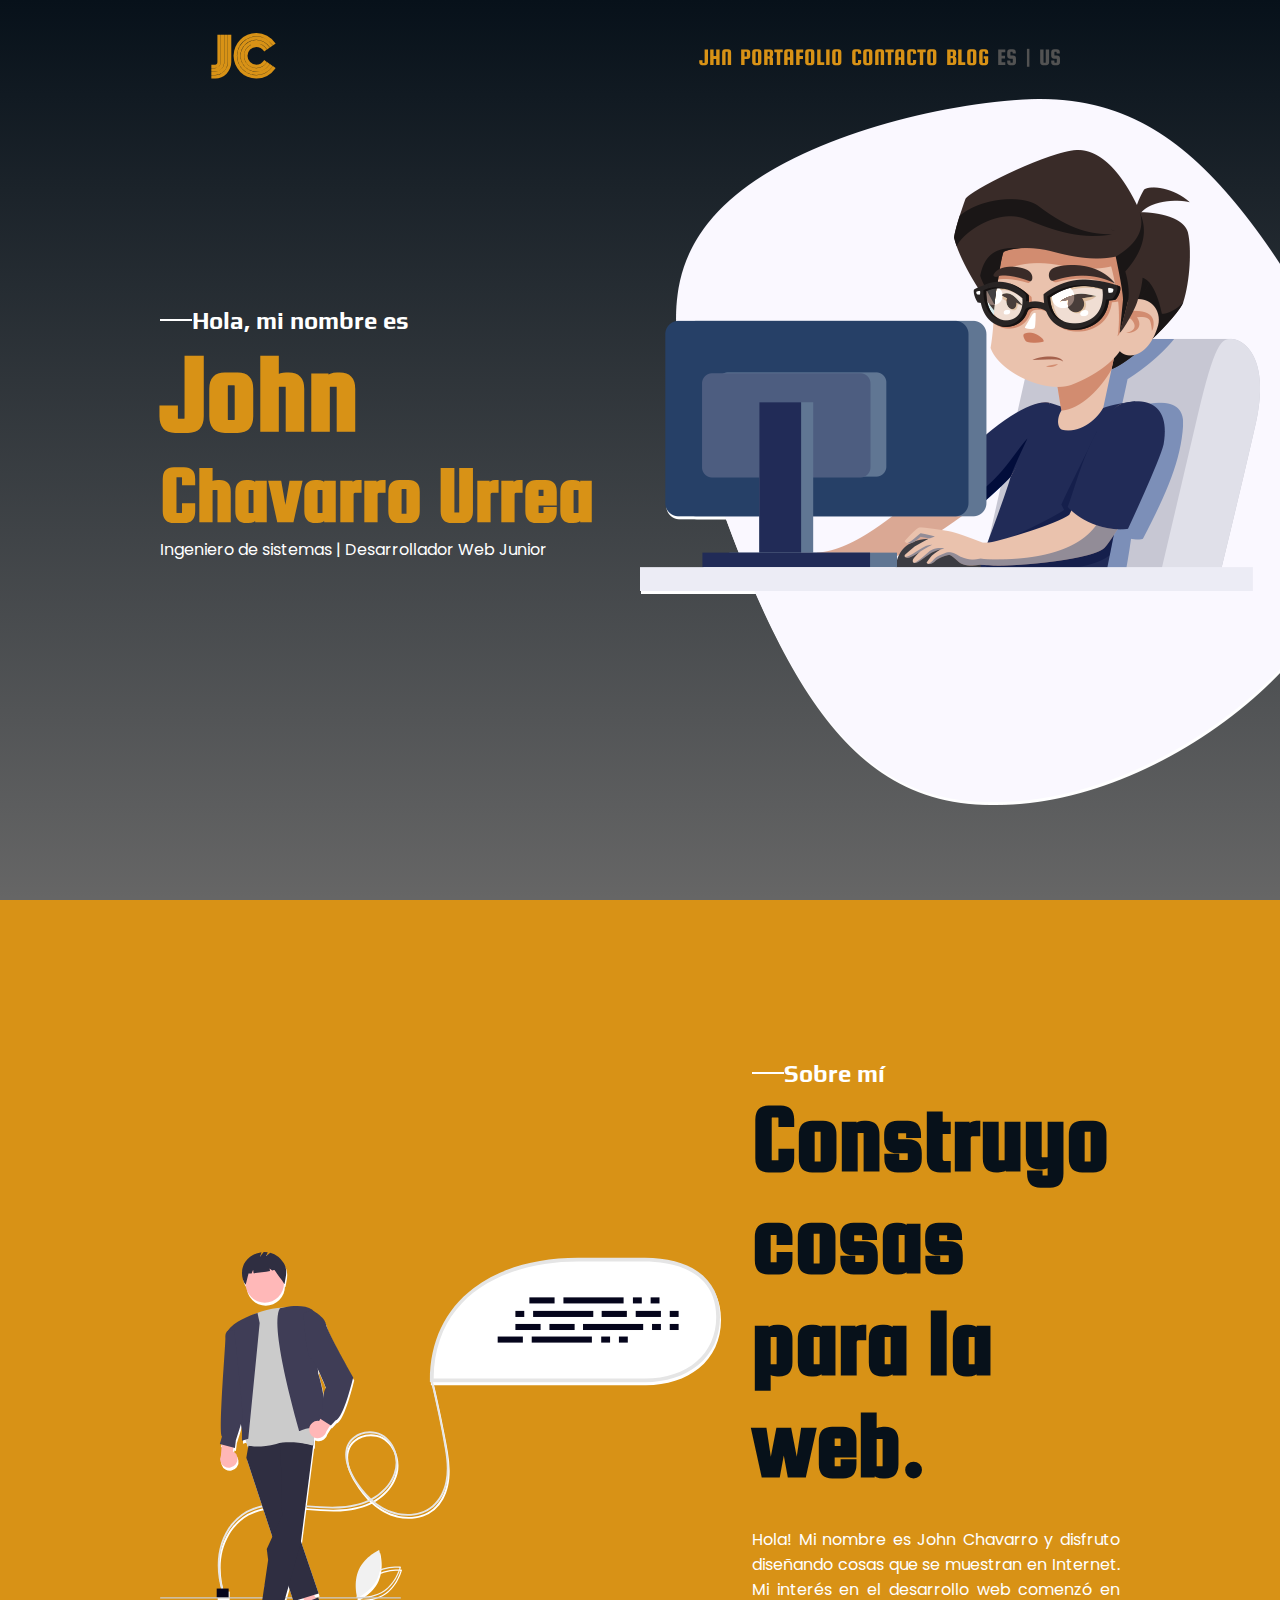
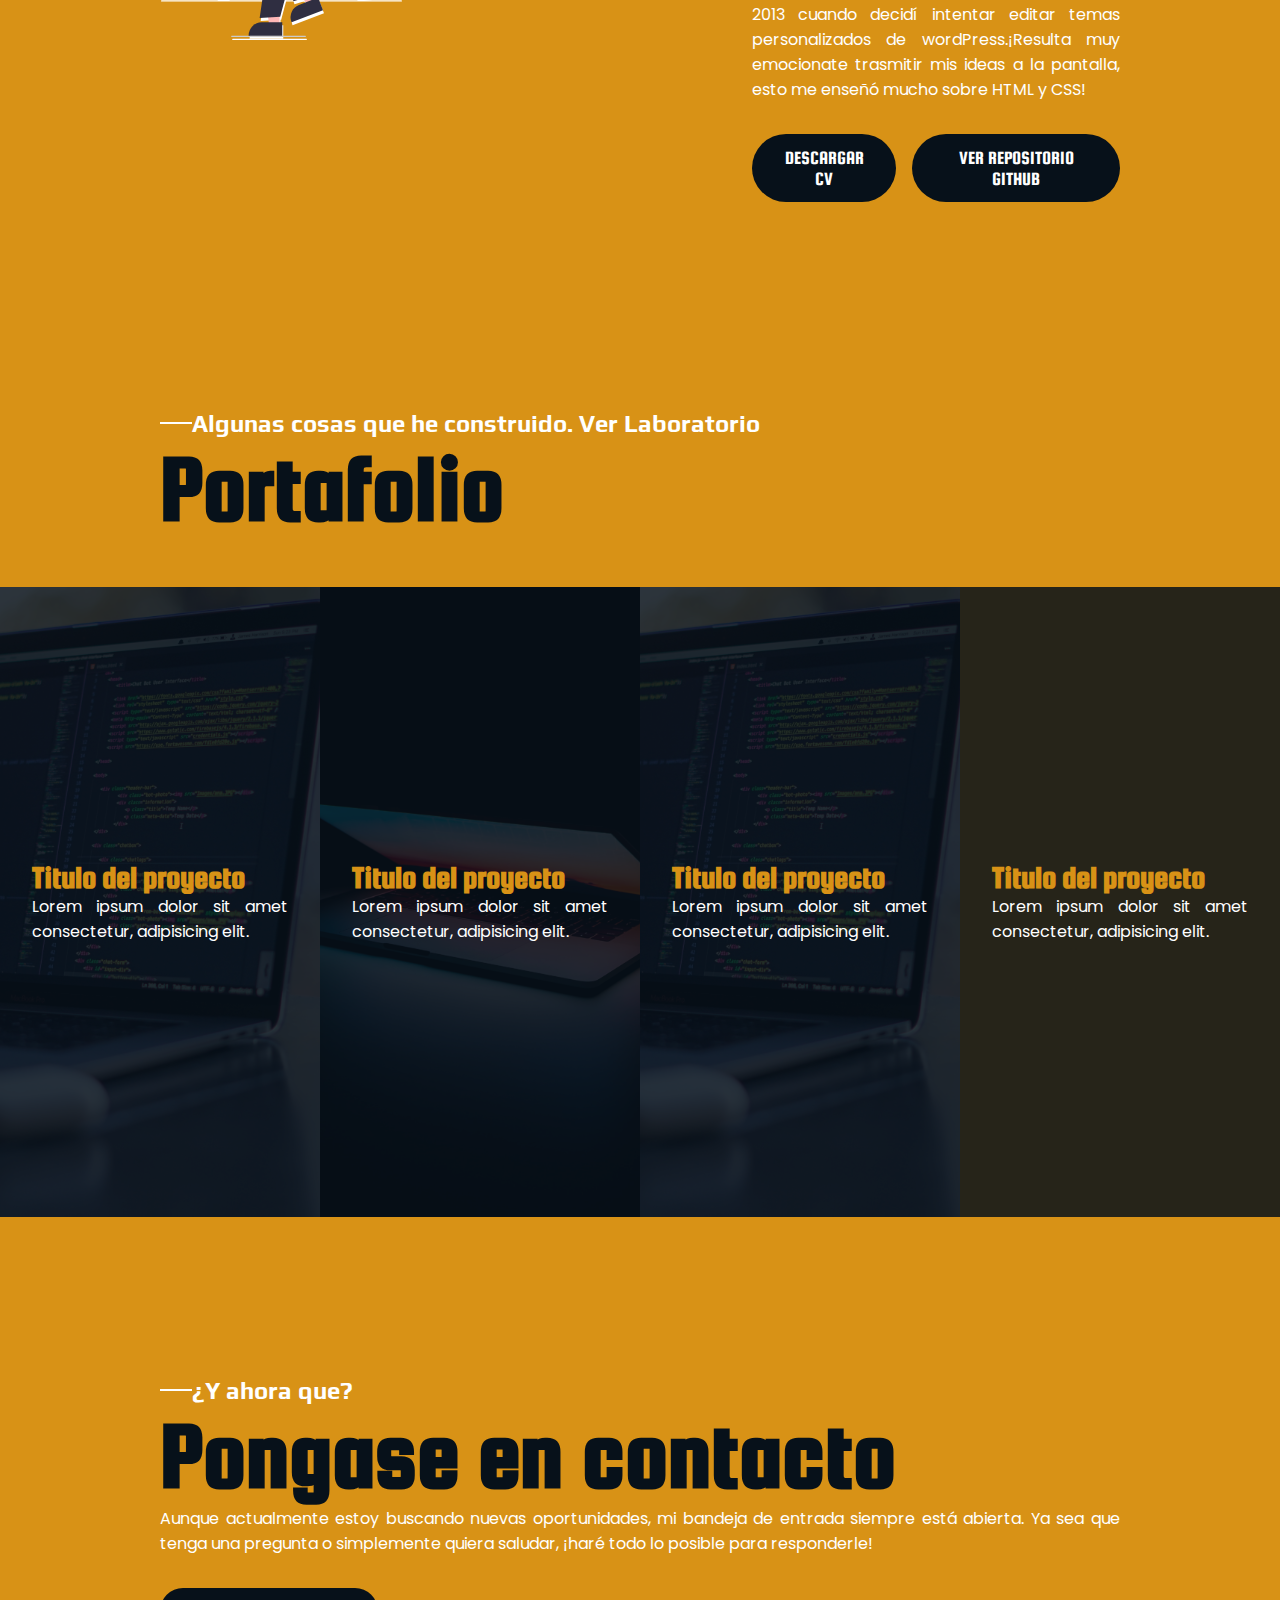
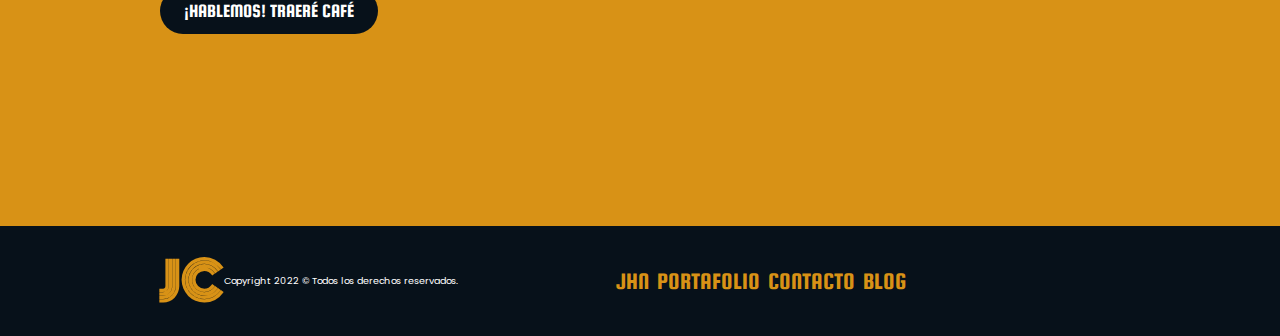
==== commit 3f715615: "Ajuste responsive a contacto" ====
--- a/Index.html
+++ b/Index.html
@@ -122,7 +122,7 @@
                 <div class="portafolio__container">
                     <div class="card">
                         <div class="card__content">
-                            <h1 class="card-content__title" data-string="card-content__title title">Titulo del proyecto</h1>
+                            <h1 class="card-content__title title" data-string="card-content__title">Titulo del proyecto</h1>
                             <h2></h2>
                             <p class="card-content__text text">Lorem ipsum dolor sit amet consectetur, adipisicing elit.</p>
                         </div>
@@ -158,9 +158,9 @@
                     <h1 class="contact__title title" data-string="contact__title">Pongase en contacto</h1>
                     <p class="contact__text text" data-string="contact__text">Aunque actualmente estoy buscando nuevas oportunidades, mi bandeja de entrada siempre está abierta. Ya sea que tenga una pregunta o simplemente quiera saludar, ¡haré todo lo posible para responderle!
                     </p>
-                    <div class="button__container">
-                        <a href="" class="button" data-string="button--contact"><i class="fa-solid fa-mug-saucer"></i> ¡Hablemos! Traeré café</a>
-                    </div>
+                </div>
+                <div class="button__container">
+                    <a href="" class="button" data-string="button--contact"><i class="fa-solid fa-mug-saucer"></i> ¡Hablemos! Traeré café</a>
                 </div>
             </div>
             
--- a/css/styles.css
+++ b/css/styles.css
@@ -37,7 +37,6 @@
   --color-accent: #D89216;
 }
 
-
 /* Configuracion básica --> COMPONENTES*/
 .wrapper {
   width: 100%;
@@ -87,6 +86,7 @@
 .button {
   font-family: var(--font-primary);
   font-size: 1.2rem;
+  text-align: center;
   text-transform: uppercase;
   background: var(--color-primary); 
   color: var(--color-text); 
@@ -133,7 +133,7 @@
   padding: 2vh 0;
   z-index: 99;
 }
-
+/* Aplicado con Js*/
 .down {
   background: var(--color-primary);
 }
@@ -144,7 +144,7 @@
   color: var(--color-accent);
 }
 
-/* Barra de nevegación*/
+/* SECCION HEADER ---> Barra de navegación*/
 .navbar {
   position: relative;
   display: flex;
@@ -199,7 +199,7 @@
   position: relative;
   width: 100%;
   height: 100vh;
-  background-image: no-repeat center;
+  background-attachment: fixed;
   background-image: linear-gradient(#07111a, rgba(0, 0, 0, 0.6)), url('../asset/BackgroundSection1.jpg');
   background-size: cover;
   display: grid;
@@ -227,6 +227,7 @@
   font-size: 5rem;
 }
 
+/* SECCION HEADER --> Stack contenido*/
 .stack {
   margin: 1rem 0;
 }
@@ -260,15 +261,11 @@
   width: 50rem;
 }
 
-/* SECCION MAIN --> Contenido*/
-.main {
-  
-}
-
+/* SECCION MAIN*/
 /* SECCIÓN DE SOBRE MI --> Contenido*/
 .about {
+  display: flex;
   background: var(--color-accent);
-  display: flex;
   align-items: center;
   justify-content: center;
   gap: 2rem;
@@ -280,7 +277,6 @@
   font-size: 6rem;
 }
 
-
 /* SECCION DE PORTAFOLIO --> Contenido*/
 .portafolio {
   background: var(--color-accent);
@@ -309,7 +305,7 @@
 .card {
   display: grid;
   position: relative;
-  width: 80px;
+  width: 100%;
   height: 100%;
   background-size: cover;
   background-position: center;
@@ -340,12 +336,10 @@
 
 .card:nth-child(2) {
   background-image: url('../asset/BackgroundSection2.jpg');
-
 }
 
 .card:nth-child(3) {
   background-image: url('../asset/BackgroundSection3.jpg');
-
 }
 
 .card:nth-child(4) {
@@ -364,14 +358,12 @@
 /* SECCION CONTACTO --> Contenido*/
 .contact {
   background: var(--color-accent);
+  padding: 10rem;
 }
 
 .contact__container {
   display: flex;
   flex-direction: column;
-  align-items: center;
-  justify-content: center;
-  padding: 10rem;
 }
 
 .contact__title {
@@ -379,10 +371,6 @@
   color: var(--color-primary);
 }
 
-.contact__text {
-  text-align: center;
-}
-
 /* SECCION FOOTER --> Contenido*/
 .footer {
   display: flex;
@@ -419,10 +407,6 @@
 /**
 ** Sitio responsive | Media query
 */
-/* Elementos Con pseudoclase hover*/
-@media (hover:hover) {
-
-}
 /*Diseño responsive Moviles */
 @media screen and (min-width: 320px) and (max-width: 768px) {
 
@@ -430,24 +414,14 @@
     font-size: 12px;
   }
 
+  /* Configuracion básica --> COMPONENTES*/
   .button__container {
     flex-direction: column;
   }
 
+
  /* SECCION HEADER --> Contenido*/
-  .header-container__content {
-    align-items: center;
-  }
-
   .header-content__image {
-    display: none;
-  }
-
-  .about {
-    padding: 5rem;
-  }
-
-  .about__imagen {
     display: none;
   }
 
@@ -460,7 +434,7 @@
   .navbar {
     position: fixed;
     background: var(--color-primary);
-    min-width: 100%;
+    width: 100%;
     height: 100%;
     top: 0;
     right: -100%;
@@ -491,13 +465,24 @@
   /* SECCION SOBRE MI --> Contenido*/
   .about {
     flex-direction: column;
-  }
-
+    padding: 5rem;
+  }
+
+  .about__imagen {
+    display: none;
+  }
+
+  /* PORTAFOLIO --> Contenido*/
   .portafolio__hgroud {
     padding: 1rem 5rem;
   }
-  
-  .contact__container {
+
+  .portafolio__container {
+    flex-direction: column;
+  }
+
+  /* CONTACT --> Contenido*/
+  .contact {
     padding: 5rem;
   }
   
@@ -508,50 +493,4 @@
   html {
     font-size: 15px;
   }
-
- /* SECCION HEADER --> Contenido*/
-  .header-content {
-    padding: 0 10rem;
-  }
-
-  .header-content__image {
-    display: none;
-  }
-
-  .btn-toggle__menu,
-  .btn-toggle__close i {
-    display: block;
-  }
-
-  .navbar {
-    position: fixed;
-    background: var(--color-primary);
-    min-width: 30vh;
-    height: 100vh;
-    top: 0;
-    right: -100%;
-    padding: 5vh;
-    transition: 0.5s;
-    transition-property: right;
-  }
-
-  .nav__menu {
-    flex-direction: column;
-  }
-
-  .item__link {
-    font-size: 1.5rem;
-
-  }
-
-  .active {
-    right: 0;
-  }
-
-  .btn-toggle__close {
-    position: absolute;
-    top: 0;
-    left: 0;
-    margin: 25px;
-  }
 }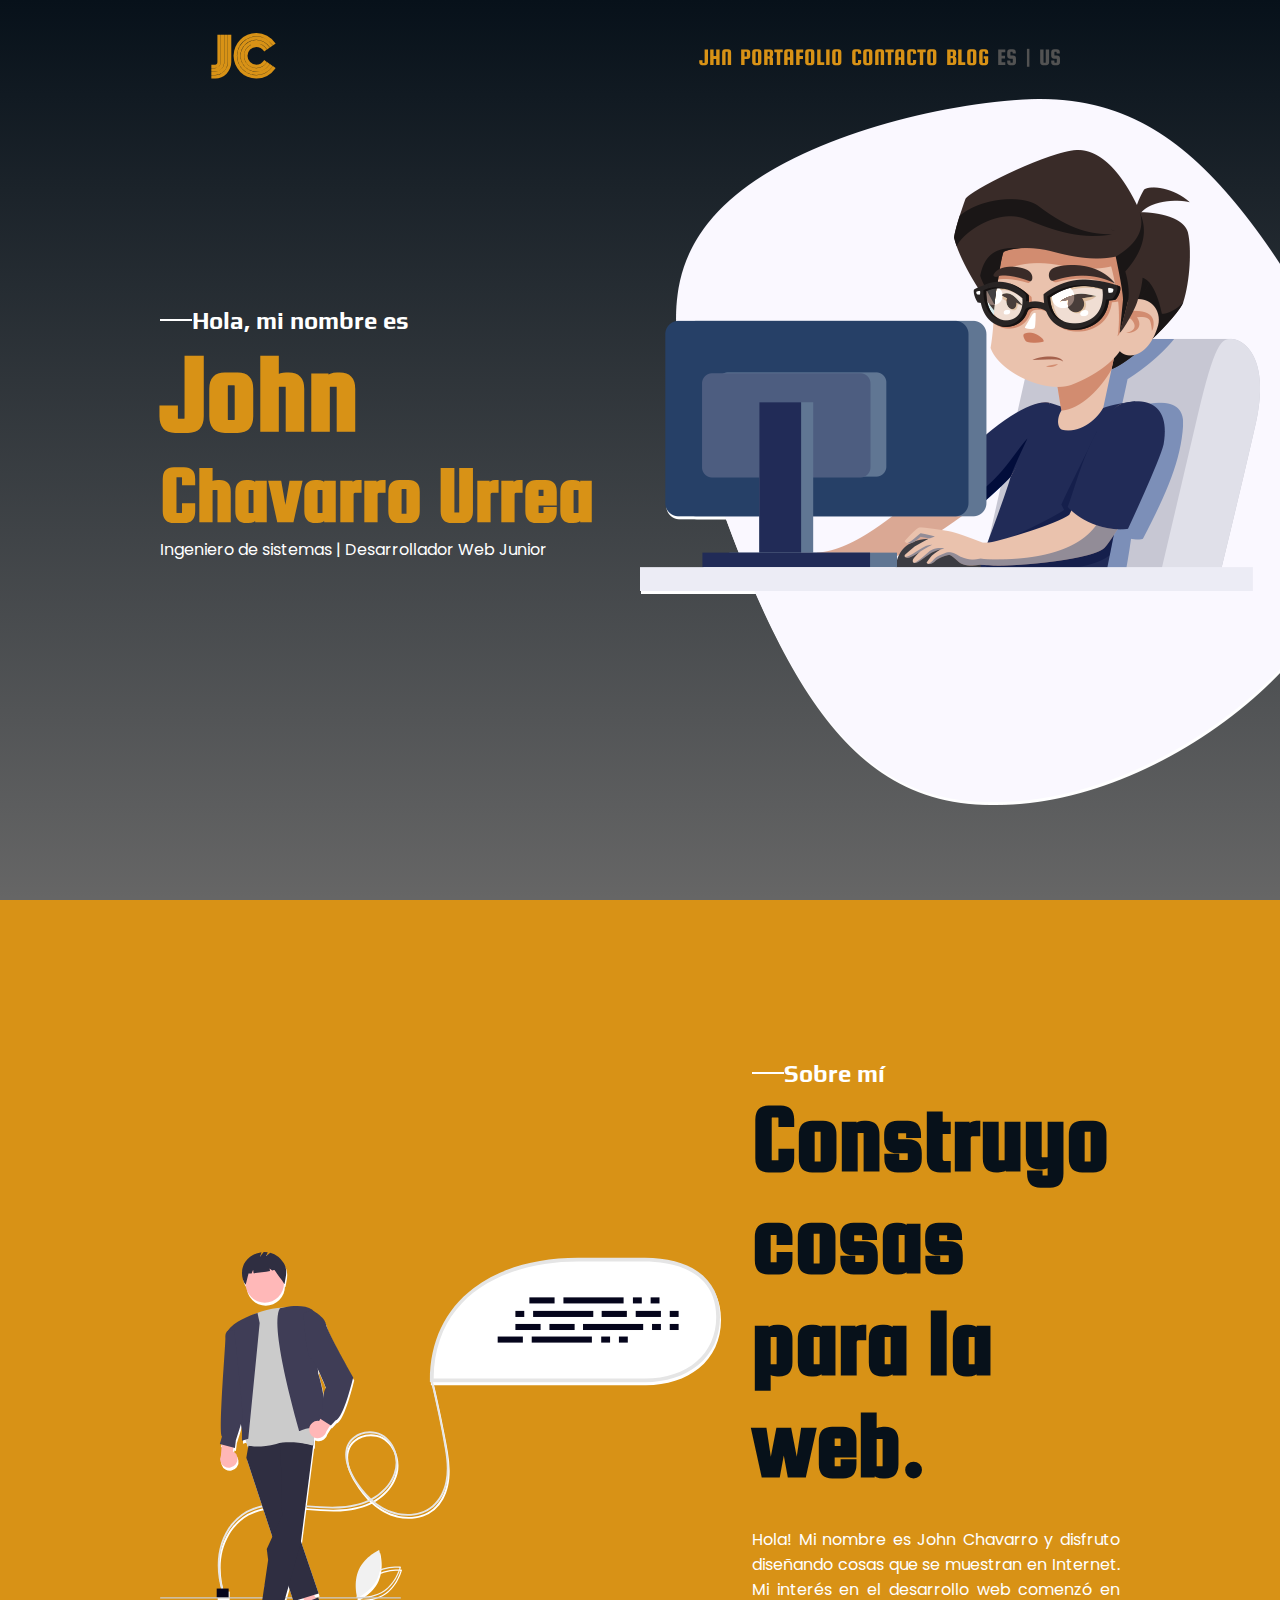
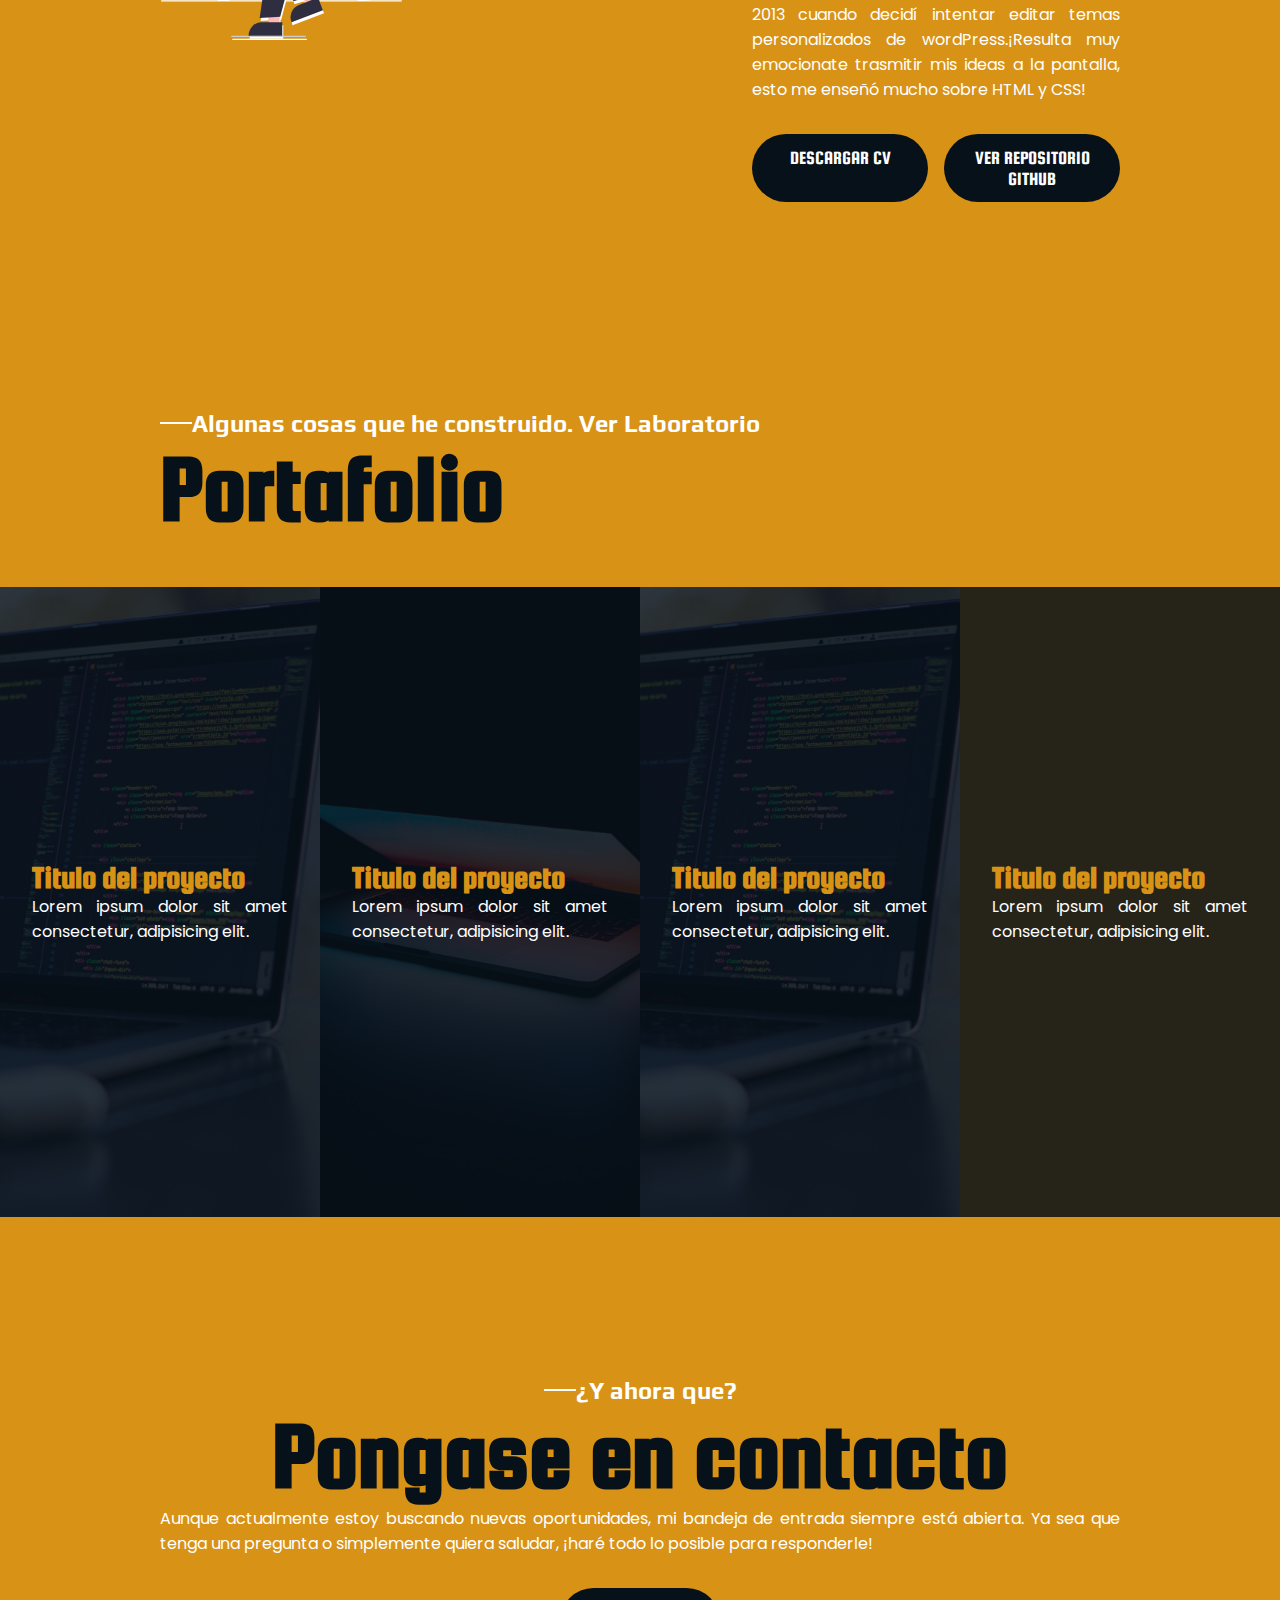
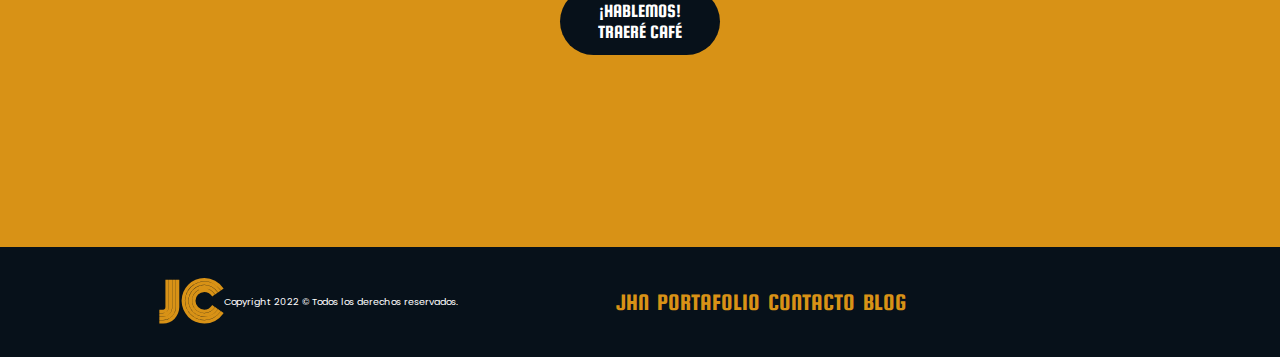
==== commit 622d25f7: "PadddingbUTTON" ====
--- a/Index.html
+++ b/Index.html
@@ -159,7 +159,7 @@
                     <p class="contact__text text" data-string="contact__text">Aunque actualmente estoy buscando nuevas oportunidades, mi bandeja de entrada siempre está abierta. Ya sea que tenga una pregunta o simplemente quiera saludar, ¡haré todo lo posible para responderle!
                     </p>
                 </div>
-                <div class="button__container">
+                <div class="button__container button__container--contact">
                     <a href="" class="button" data-string="button--contact"><i class="fa-solid fa-mug-saucer"></i> ¡Hablemos! Traeré café</a>
                 </div>
             </div>
--- a/css/styles.css
+++ b/css/styles.css
@@ -84,6 +84,7 @@
 }
 
 .button {
+  width: 100%;
   font-family: var(--font-primary);
   font-size: 1.2rem;
   text-align: center;
@@ -358,18 +359,25 @@
 /* SECCION CONTACTO --> Contenido*/
 .contact {
   background: var(--color-accent);
-  padding: 10rem;
+  padding: 10rem;  
 }
 
 .contact__container {
   display: flex;
   flex-direction: column;
+  justify-content: center;
+  align-items: center;
 }
 
 .contact__title {
   font-size: 6rem;
   color: var(--color-primary);
 }
+
+.button__container--contact {
+  padding: 0 25rem;
+}
+
 
 /* SECCION FOOTER --> Contenido*/
 .footer {
@@ -486,6 +494,9 @@
     padding: 5rem;
   }
   
+  .button__container--contact {
+    padding: 0;
+  }
 }
 
 /*Diseño responsive Tablet */
